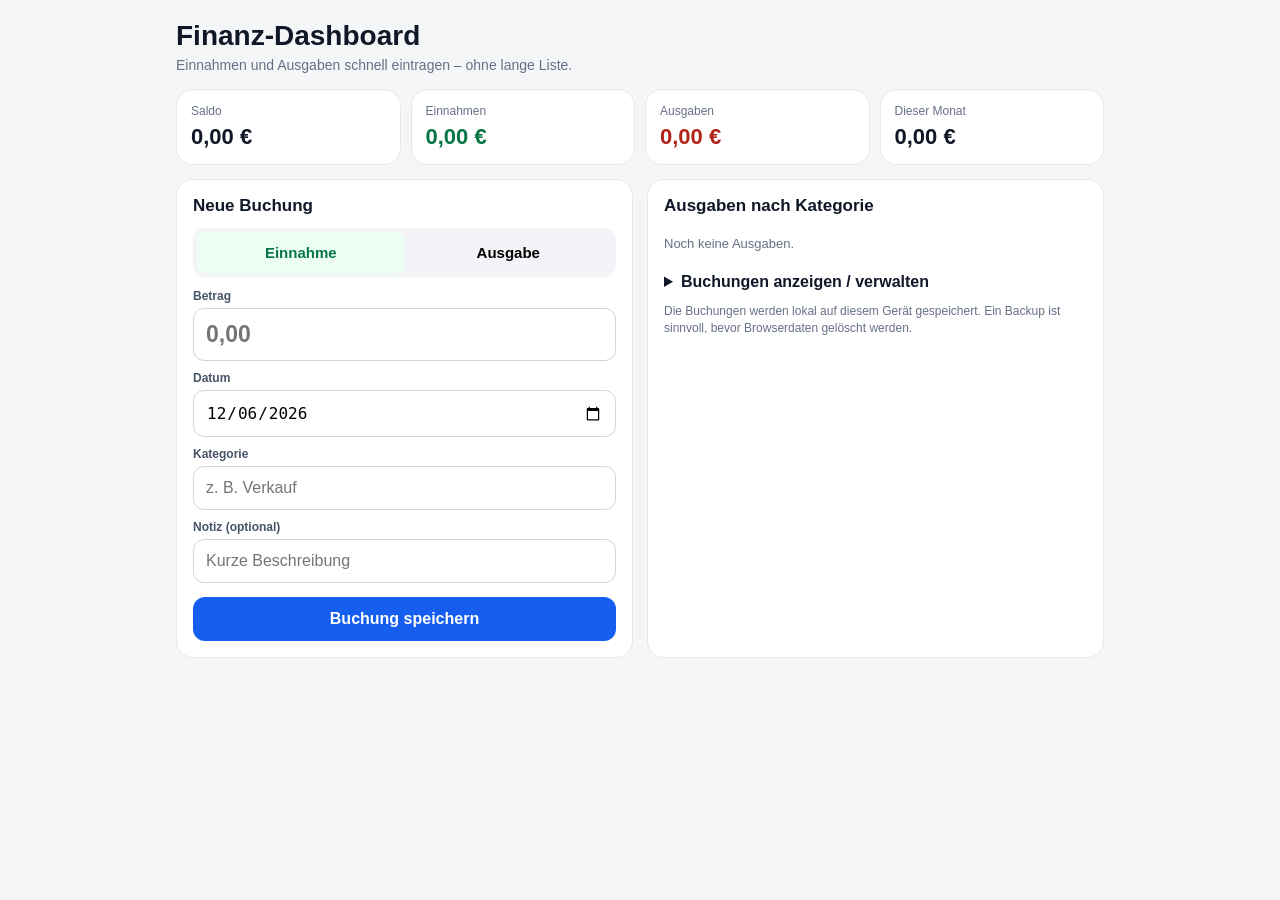
==== index.html @ 8665d83e "Add finance dashboard app" ====
<!doctype html>
<html lang="de">
<head>
<meta charset="utf-8">
<meta name="viewport" content="width=device-width,initial-scale=1,viewport-fit=cover">
<meta name="theme-color" content="#155eef">
<meta name="apple-mobile-web-app-capable" content="yes">
<meta name="apple-mobile-web-app-status-bar-style" content="default">
<meta name="apple-mobile-web-app-title" content="Finanzen">
<link rel="manifest" href="manifest.webmanifest">
<title>Finanz-Dashboard</title>
<style>
:root{--bg:#f4f6f8;--card:#fff;--text:#101828;--muted:#667085;--line:#e4e7ec;--green:#067647;--greenbg:#ecfdf3;--red:#b42318;--redbg:#fef3f2;--blue:#155eef}*{box-sizing:border-box}body{margin:0;background:var(--bg);color:var(--text);font-family:-apple-system,BlinkMacSystemFont,"Segoe UI",Roboto,Arial,sans-serif}.wrap{max-width:960px;margin:auto;padding:16px}.head{margin:4px 0 16px}.head h1{font-size:28px;margin:0 0 5px}.head p{margin:0;color:var(--muted);font-size:14px}.kpis{display:grid;grid-template-columns:repeat(4,1fr);gap:10px;margin-bottom:14px}.card{background:var(--card);border:1px solid var(--line);border-radius:17px}.kpi{padding:14px}.label{font-size:12px;color:var(--muted);margin-bottom:6px}.value{font-size:22px;font-weight:800}.green{color:var(--green)}.red{color:var(--red)}.main{display:grid;grid-template-columns:1fr 1fr;gap:14px}.section{padding:16px}.section h2{font-size:17px;margin:0 0 12px}.switch{display:grid;grid-template-columns:1fr 1fr;background:#f2f4f7;border-radius:12px;padding:4px;margin-bottom:12px}.switch button{border:0;background:transparent;padding:12px;border-radius:9px;font-size:15px;font-weight:800}.switch .income{background:var(--greenbg);color:var(--green)}.switch .expense{background:var(--redbg);color:var(--red)}label{display:block;font-size:12px;font-weight:700;color:#475467;margin:10px 0 5px}input{width:100%;padding:12px;border:1px solid #d0d5dd;border-radius:11px;font-size:16px;background:#fff}.amount{font-size:23px;font-weight:800}.save{width:100%;border:0;border-radius:12px;padding:13px;margin-top:14px;background:var(--blue);color:#fff;font-size:16px;font-weight:800}.saved{display:none;margin-top:10px;padding:9px;border-radius:10px;background:var(--greenbg);color:var(--green);font-size:13px;font-weight:700}.row{display:flex;justify-content:space-between;gap:10px;padding:10px 0;border-bottom:1px solid #f0f1f3;font-size:14px}.bar{height:8px;background:#eef2f6;border-radius:99px;overflow:hidden;margin:4px 0 8px}.bar i{display:block;height:100%;background:#98a2b3;border-radius:99px}.empty{color:var(--muted);font-size:13px;padding:8px 0}details{margin-top:14px}summary{font-weight:700;cursor:pointer}.tx{display:grid;grid-template-columns:72px 1fr auto;gap:9px;padding:10px 0;border-bottom:1px solid #f0f1f3;font-size:13px}.tx small{display:block;color:var(--muted);margin-top:2px}.del{border:0;background:#f2f4f7;border-radius:8px;padding:6px 8px}.tools{display:flex;gap:8px;flex-wrap:wrap;margin-top:12px}.tools button,.tools label{border:1px solid #d0d5dd;background:#fff;border-radius:9px;padding:8px 10px;font-size:12px;font-weight:700}.hint{color:var(--muted);font-size:12px;line-height:1.4;margin-top:12px}@media(max-width:700px){.kpis{grid-template-columns:1fr 1fr}.main{grid-template-columns:1fr}.head h1{font-size:24px}}
</style>
</head>
<body>
<div class="wrap">
<div class="head"><h1>Finanz-Dashboard</h1><p>Einnahmen und Ausgaben schnell eintragen – ohne lange Liste.</p></div>
<div class="kpis">
<div class="card kpi"><div class="label">Saldo</div><div id="saldo" class="value">0,00 €</div></div>
<div class="card kpi"><div class="label">Einnahmen</div><div id="incomeTotal" class="value green">0,00 €</div></div>
<div class="card kpi"><div class="label">Ausgaben</div><div id="expenseTotal" class="value red">0,00 €</div></div>
<div class="card kpi"><div class="label">Dieser Monat</div><div id="monthSaldo" class="value">0,00 €</div></div>
</div>
<div class="main">
<div class="card section">
<h2>Neue Buchung</h2>
<div class="switch"><button id="incomeBtn" type="button">Einnahme</button><button id="expenseBtn" type="button">Ausgabe</button></div>
<label for="amount">Betrag</label><input id="amount" class="amount" inputmode="decimal" placeholder="0,00" autocomplete="off">
<label for="date">Datum</label><input id="date" type="date">
<label for="category">Kategorie</label><input id="category" list="cats" placeholder="z. B. Verkauf">
<datalist id="cats"><option value="Verkauf"><option value="Einkauf"><option value="Versand"><option value="Verpackung"><option value="Gebühren"><option value="Fahrtkosten"><option value="Sonstiges"></datalist>
<label for="note">Notiz (optional)</label><input id="note" maxlength="120" placeholder="Kurze Beschreibung">
<button id="saveBtn" class="save" type="button">Buchung speichern</button><div id="saved" class="saved">Gespeichert.</div>
</div>
<div class="card section">
<h2>Ausgaben nach Kategorie</h2><div id="catsView"></div>
<details><summary>Buchungen anzeigen / verwalten</summary><div id="tx"></div><div class="tools"><button id="csv" type="button">CSV exportieren</button><button id="backup" type="button">Backup speichern</button><label>Backup laden<input id="import" type="file" accept=".json,application/json" hidden></label></div></details>
<div class="hint">Die Buchungen werden lokal auf diesem Gerät gespeichert. Ein Backup ist sinnvoll, bevor Browserdaten gelöscht werden.</div>
</div>
</div>
</div>
<script>
(function(){
'use strict';
const KEY='finance_dashboard_pwa_v2';let type='income',data=[];const E=id=>document.getElementById(id);const money=n=>new Intl.NumberFormat('de-DE',{style:'currency',currency:'EUR'}).format(Number(n)||0);const esc=s=>String(s||'').replace(/[&<>"']/g,c=>({'&':'&amp;','<':'&lt;','>':'&gt;','"':'&quot;',"'":'&#039;'}[c]));
function today(){const d=new Date(),p=n=>String(n).padStart(2,'0');return d.getFullYear()+'-'+p(d.getMonth()+1)+'-'+p(d.getDate())}
function load(){try{data=JSON.parse(localStorage.getItem(KEY)||'[]');if(!Array.isArray(data))data=[]}catch(e){data=[]}}
function store(){localStorage.setItem(KEY,JSON.stringify(data))}
function setType(t){type=t;E('incomeBtn').className=t==='income'?'income':'';E('expenseBtn').className=t==='expense'?'expense':''}
function parseAmount(v){let s=String(v||'').trim().replace(/\s/g,'');if(s.includes(','))s=s.replace(/\./g,'').replace(',','.');const n=Number(s);return Number.isFinite(n)?Math.abs(n):NaN}
function render(){let inc=0,out=0,mi=0,mo=0,cats={},mk=today().slice(0,7);data.forEach(t=>{if(t.type==='income')inc+=Number(t.amount)||0;else{out+=Number(t.amount)||0;cats[t.category]=(cats[t.category]||0)+(Number(t.amount)||0)}if(String(t.date).slice(0,7)===mk){if(t.type==='income')mi+=Number(t.amount)||0;else mo+=Number(t.amount)||0}});let bal=inc-out,mb=mi-mo;E('incomeTotal').textContent=money(inc);E('expenseTotal').textContent=money(out);E('saldo').textContent=money(bal);E('saldo').className='value '+(bal>0?'green':bal<0?'red':'');E('monthSaldo').textContent=money(mb);E('monthSaldo').className='value '+(mb>0?'green':mb<0?'red':'');let ce=Object.entries(cats).sort((a,b)=>b[1]-a[1]).slice(0,7),max=ce.length?ce[0][1]:1;E('catsView').innerHTML=ce.length?ce.map(x=>'<div class="row"><span>'+esc(x[0])+'</span><b>'+money(x[1])+'</b></div><div class="bar"><i style="width:'+Math.max(4,x[1]/max*100)+'%"></i></div>').join(''):'<div class="empty">Noch keine Ausgaben.</div>';let rows=[...data].sort((a,b)=>(b.date+b.created).localeCompare(a.date+a.created)).slice(0,50);E('tx').innerHTML=rows.length?rows.map(t=>'<div class="tx"><div>'+new Date(t.date+'T12:00:00').toLocaleDateString('de-DE',{day:'2-digit',month:'2-digit',year:'2-digit'})+'</div><div><b>'+esc(t.category)+'</b><small>'+esc(t.note)+'</small></div><div class="'+(t.type==='income'?'green':'red')+'"><b>'+(t.type==='income'?'+':'−')+money(t.amount)+'</b><br><button class="del" data-id="'+t.id+'">Löschen</button></div></div>').join(''):'<div class="empty">Noch keine Buchungen.</div>';document.querySelectorAll('.del').forEach(b=>b.onclick=()=>{if(confirm('Diese Buchung löschen?')){data=data.filter(t=>t.id!==b.dataset.id);store();render()}})}
function download(name,text,mime){const a=document.createElement('a'),u=URL.createObjectURL(new Blob([text],{type:mime}));a.href=u;a.download=name;document.body.appendChild(a);a.click();a.remove();setTimeout(()=>URL.revokeObjectURL(u),1000)}
E('incomeBtn').onclick=()=>setType('income');E('expenseBtn').onclick=()=>setType('expense');
E('saveBtn').onclick=()=>{const amount=parseAmount(E('amount').value),cat=E('category').value.trim();if(!Number.isFinite(amount)||amount<=0){alert('Bitte einen gültigen Betrag eingeben.');return}if(!cat){alert('Bitte eine Kategorie eingeben.');return}data.push({id:Date.now().toString(36)+Math.random().toString(36).slice(2),type,amount,date:E('date').value||today(),category:cat,note:E('note').value.trim(),created:new Date().toISOString()});store();E('amount').value='';E('category').value='';E('note').value='';E('saved').style.display='block';setTimeout(()=>E('saved').style.display='none',1200);render()};
E('csv').onclick=()=>{const q=v=>'"'+String(v??'').replace(/"/g,'""')+'"',lines=[['Datum','Typ','Kategorie','Betrag','Notiz'].map(q).join(';')];[...data].sort((a,b)=>a.date.localeCompare(b.date)).forEach(t=>lines.push([t.date,t.type==='income'?'Einnahme':'Ausgabe',t.category,Number(t.amount).toFixed(2).replace('.',','),t.note].map(q).join(';')));download('Finanzen_'+today()+'.csv','\ufeff'+lines.join('\n'),'text/csv;charset=utf-8')};
E('backup').onclick=()=>download('Finanz_Backup_'+today()+'.json',JSON.stringify(data,null,2),'application/json');
E('import').onchange=e=>{const f=e.target.files&&e.target.files[0];if(!f)return;const r=new FileReader();r.onload=()=>{try{const d=JSON.parse(r.result);if(!Array.isArray(d))throw 0;if(confirm('Aktuelle Daten durch dieses Backup ersetzen?')){data=d;store();render()}}catch(x){alert('Backup ungültig.')}};r.readAsText(f);e.target.value=''};
E('date').value=today();load();setType('income');render();if('serviceWorker'in navigator)window.addEventListener('load',()=>navigator.serviceWorker.register('sw.js').catch(()=>{}));
})();
</script>
</body></html>
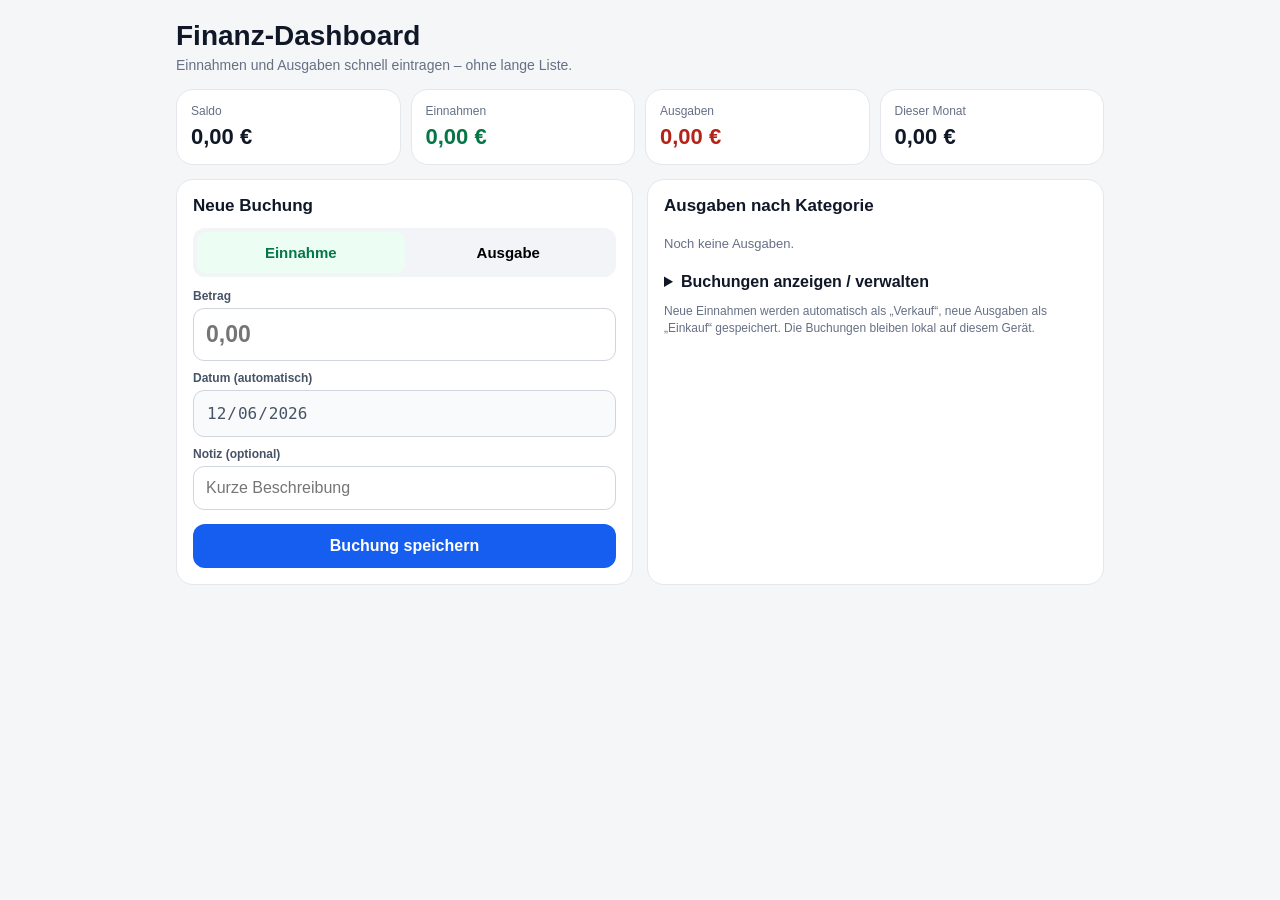
==== commit 56646482: "Simplify entry form and automate date/category" ====
--- a/index.html
+++ b/index.html
@@ -10,7 +10,7 @@
 <link rel="manifest" href="manifest.webmanifest">
 <title>Finanz-Dashboard</title>
 <style>
-:root{--bg:#f4f6f8;--card:#fff;--text:#101828;--muted:#667085;--line:#e4e7ec;--green:#067647;--greenbg:#ecfdf3;--red:#b42318;--redbg:#fef3f2;--blue:#155eef}*{box-sizing:border-box}body{margin:0;background:var(--bg);color:var(--text);font-family:-apple-system,BlinkMacSystemFont,"Segoe UI",Roboto,Arial,sans-serif}.wrap{max-width:960px;margin:auto;padding:16px}.head{margin:4px 0 16px}.head h1{font-size:28px;margin:0 0 5px}.head p{margin:0;color:var(--muted);font-size:14px}.kpis{display:grid;grid-template-columns:repeat(4,1fr);gap:10px;margin-bottom:14px}.card{background:var(--card);border:1px solid var(--line);border-radius:17px}.kpi{padding:14px}.label{font-size:12px;color:var(--muted);margin-bottom:6px}.value{font-size:22px;font-weight:800}.green{color:var(--green)}.red{color:var(--red)}.main{display:grid;grid-template-columns:1fr 1fr;gap:14px}.section{padding:16px}.section h2{font-size:17px;margin:0 0 12px}.switch{display:grid;grid-template-columns:1fr 1fr;background:#f2f4f7;border-radius:12px;padding:4px;margin-bottom:12px}.switch button{border:0;background:transparent;padding:12px;border-radius:9px;font-size:15px;font-weight:800}.switch .income{background:var(--greenbg);color:var(--green)}.switch .expense{background:var(--redbg);color:var(--red)}label{display:block;font-size:12px;font-weight:700;color:#475467;margin:10px 0 5px}input{width:100%;padding:12px;border:1px solid #d0d5dd;border-radius:11px;font-size:16px;background:#fff}.amount{font-size:23px;font-weight:800}.save{width:100%;border:0;border-radius:12px;padding:13px;margin-top:14px;background:var(--blue);color:#fff;font-size:16px;font-weight:800}.saved{display:none;margin-top:10px;padding:9px;border-radius:10px;background:var(--greenbg);color:var(--green);font-size:13px;font-weight:700}.row{display:flex;justify-content:space-between;gap:10px;padding:10px 0;border-bottom:1px solid #f0f1f3;font-size:14px}.bar{height:8px;background:#eef2f6;border-radius:99px;overflow:hidden;margin:4px 0 8px}.bar i{display:block;height:100%;background:#98a2b3;border-radius:99px}.empty{color:var(--muted);font-size:13px;padding:8px 0}details{margin-top:14px}summary{font-weight:700;cursor:pointer}.tx{display:grid;grid-template-columns:72px 1fr auto;gap:9px;padding:10px 0;border-bottom:1px solid #f0f1f3;font-size:13px}.tx small{display:block;color:var(--muted);margin-top:2px}.del{border:0;background:#f2f4f7;border-radius:8px;padding:6px 8px}.tools{display:flex;gap:8px;flex-wrap:wrap;margin-top:12px}.tools button,.tools label{border:1px solid #d0d5dd;background:#fff;border-radius:9px;padding:8px 10px;font-size:12px;font-weight:700}.hint{color:var(--muted);font-size:12px;line-height:1.4;margin-top:12px}@media(max-width:700px){.kpis{grid-template-columns:1fr 1fr}.main{grid-template-columns:1fr}.head h1{font-size:24px}}
+:root{--bg:#f4f6f8;--card:#fff;--text:#101828;--muted:#667085;--line:#e4e7ec;--green:#067647;--greenbg:#ecfdf3;--red:#b42318;--redbg:#fef3f2;--blue:#155eef}*{box-sizing:border-box}body{margin:0;background:var(--bg);color:var(--text);font-family:-apple-system,BlinkMacSystemFont,"Segoe UI",Roboto,Arial,sans-serif}.wrap{max-width:960px;margin:auto;padding:16px}.head{margin:4px 0 16px}.head h1{font-size:28px;margin:0 0 5px}.head p{margin:0;color:var(--muted);font-size:14px}.kpis{display:grid;grid-template-columns:repeat(4,1fr);gap:10px;margin-bottom:14px}.card{background:var(--card);border:1px solid var(--line);border-radius:17px}.kpi{padding:14px}.label{font-size:12px;color:var(--muted);margin-bottom:6px}.value{font-size:22px;font-weight:800}.green{color:var(--green)}.red{color:var(--red)}.main{display:grid;grid-template-columns:1fr 1fr;gap:14px}.section{padding:16px}.section h2{font-size:17px;margin:0 0 12px}.switch{display:grid;grid-template-columns:1fr 1fr;background:#f2f4f7;border-radius:12px;padding:4px;margin-bottom:12px}.switch button{border:0;background:transparent;padding:12px;border-radius:9px;font-size:15px;font-weight:800}.switch .income{background:var(--greenbg);color:var(--green)}.switch .expense{background:var(--redbg);color:var(--red)}label{display:block;font-size:12px;font-weight:700;color:#475467;margin:10px 0 5px}input{width:100%;padding:12px;border:1px solid #d0d5dd;border-radius:11px;font-size:16px;background:#fff}.amount{font-size:23px;font-weight:800}.auto{background:#f9fafb;color:#475467}.save{width:100%;border:0;border-radius:12px;padding:13px;margin-top:14px;background:var(--blue);color:#fff;font-size:16px;font-weight:800}.saved{display:none;margin-top:10px;padding:9px;border-radius:10px;background:var(--greenbg);color:var(--green);font-size:13px;font-weight:700}.row{display:flex;justify-content:space-between;gap:10px;padding:10px 0;border-bottom:1px solid #f0f1f3;font-size:14px}.bar{height:8px;background:#eef2f6;border-radius:99px;overflow:hidden;margin:4px 0 8px}.bar i{display:block;height:100%;background:#98a2b3;border-radius:99px}.empty{color:var(--muted);font-size:13px;padding:8px 0}details{margin-top:14px}summary{font-weight:700;cursor:pointer}.tx{display:grid;grid-template-columns:72px 1fr auto;gap:9px;padding:10px 0;border-bottom:1px solid #f0f1f3;font-size:13px}.tx small{display:block;color:var(--muted);margin-top:2px}.del{border:0;background:#f2f4f7;border-radius:8px;padding:6px 8px}.tools{display:flex;gap:8px;flex-wrap:wrap;margin-top:12px}.tools button,.tools label{border:1px solid #d0d5dd;background:#fff;border-radius:9px;padding:8px 10px;font-size:12px;font-weight:700}.hint{color:var(--muted);font-size:12px;line-height:1.4;margin-top:12px}@media(max-width:700px){.kpis{grid-template-columns:1fr 1fr}.main{grid-template-columns:1fr}.head h1{font-size:24px}}
 </style>
 </head>
 <body>
@@ -27,16 +27,14 @@
 <h2>Neue Buchung</h2>
 <div class="switch"><button id="incomeBtn" type="button">Einnahme</button><button id="expenseBtn" type="button">Ausgabe</button></div>
 <label for="amount">Betrag</label><input id="amount" class="amount" inputmode="decimal" placeholder="0,00" autocomplete="off">
-<label for="date">Datum</label><input id="date" type="date">
-<label for="category">Kategorie</label><input id="category" list="cats" placeholder="z. B. Verkauf">
-<datalist id="cats"><option value="Verkauf"><option value="Einkauf"><option value="Versand"><option value="Verpackung"><option value="Gebühren"><option value="Fahrtkosten"><option value="Sonstiges"></datalist>
+<label for="date">Datum (automatisch)</label><input id="date" class="auto" type="date" readonly>
 <label for="note">Notiz (optional)</label><input id="note" maxlength="120" placeholder="Kurze Beschreibung">
 <button id="saveBtn" class="save" type="button">Buchung speichern</button><div id="saved" class="saved">Gespeichert.</div>
 </div>
 <div class="card section">
 <h2>Ausgaben nach Kategorie</h2><div id="catsView"></div>
 <details><summary>Buchungen anzeigen / verwalten</summary><div id="tx"></div><div class="tools"><button id="csv" type="button">CSV exportieren</button><button id="backup" type="button">Backup speichern</button><label>Backup laden<input id="import" type="file" accept=".json,application/json" hidden></label></div></details>
-<div class="hint">Die Buchungen werden lokal auf diesem Gerät gespeichert. Ein Backup ist sinnvoll, bevor Browserdaten gelöscht werden.</div>
+<div class="hint">Neue Einnahmen werden automatisch als „Verkauf“, neue Ausgaben als „Einkauf“ gespeichert. Die Buchungen bleiben lokal auf diesem Gerät.</div>
 </div>
 </div>
 </div>
@@ -45,6 +43,7 @@
 'use strict';
 const KEY='finance_dashboard_pwa_v2';let type='income',data=[];const E=id=>document.getElementById(id);const money=n=>new Intl.NumberFormat('de-DE',{style:'currency',currency:'EUR'}).format(Number(n)||0);const esc=s=>String(s||'').replace(/[&<>"']/g,c=>({'&':'&amp;','<':'&lt;','>':'&gt;','"':'&quot;',"'":'&#039;'}[c]));
 function today(){const d=new Date(),p=n=>String(n).padStart(2,'0');return d.getFullYear()+'-'+p(d.getMonth()+1)+'-'+p(d.getDate())}
+function syncDate(){E('date').value=today()}
 function load(){try{data=JSON.parse(localStorage.getItem(KEY)||'[]');if(!Array.isArray(data))data=[]}catch(e){data=[]}}
 function store(){localStorage.setItem(KEY,JSON.stringify(data))}
 function setType(t){type=t;E('incomeBtn').className=t==='income'?'income':'';E('expenseBtn').className=t==='expense'?'expense':''}
@@ -52,11 +51,11 @@
 function render(){let inc=0,out=0,mi=0,mo=0,cats={},mk=today().slice(0,7);data.forEach(t=>{if(t.type==='income')inc+=Number(t.amount)||0;else{out+=Number(t.amount)||0;cats[t.category]=(cats[t.category]||0)+(Number(t.amount)||0)}if(String(t.date).slice(0,7)===mk){if(t.type==='income')mi+=Number(t.amount)||0;else mo+=Number(t.amount)||0}});let bal=inc-out,mb=mi-mo;E('incomeTotal').textContent=money(inc);E('expenseTotal').textContent=money(out);E('saldo').textContent=money(bal);E('saldo').className='value '+(bal>0?'green':bal<0?'red':'');E('monthSaldo').textContent=money(mb);E('monthSaldo').className='value '+(mb>0?'green':mb<0?'red':'');let ce=Object.entries(cats).sort((a,b)=>b[1]-a[1]).slice(0,7),max=ce.length?ce[0][1]:1;E('catsView').innerHTML=ce.length?ce.map(x=>'<div class="row"><span>'+esc(x[0])+'</span><b>'+money(x[1])+'</b></div><div class="bar"><i style="width:'+Math.max(4,x[1]/max*100)+'%"></i></div>').join(''):'<div class="empty">Noch keine Ausgaben.</div>';let rows=[...data].sort((a,b)=>(b.date+b.created).localeCompare(a.date+a.created)).slice(0,50);E('tx').innerHTML=rows.length?rows.map(t=>'<div class="tx"><div>'+new Date(t.date+'T12:00:00').toLocaleDateString('de-DE',{day:'2-digit',month:'2-digit',year:'2-digit'})+'</div><div><b>'+esc(t.category)+'</b><small>'+esc(t.note)+'</small></div><div class="'+(t.type==='income'?'green':'red')+'"><b>'+(t.type==='income'?'+':'−')+money(t.amount)+'</b><br><button class="del" data-id="'+t.id+'">Löschen</button></div></div>').join(''):'<div class="empty">Noch keine Buchungen.</div>';document.querySelectorAll('.del').forEach(b=>b.onclick=()=>{if(confirm('Diese Buchung löschen?')){data=data.filter(t=>t.id!==b.dataset.id);store();render()}})}
 function download(name,text,mime){const a=document.createElement('a'),u=URL.createObjectURL(new Blob([text],{type:mime}));a.href=u;a.download=name;document.body.appendChild(a);a.click();a.remove();setTimeout(()=>URL.revokeObjectURL(u),1000)}
 E('incomeBtn').onclick=()=>setType('income');E('expenseBtn').onclick=()=>setType('expense');
-E('saveBtn').onclick=()=>{const amount=parseAmount(E('amount').value),cat=E('category').value.trim();if(!Number.isFinite(amount)||amount<=0){alert('Bitte einen gültigen Betrag eingeben.');return}if(!cat){alert('Bitte eine Kategorie eingeben.');return}data.push({id:Date.now().toString(36)+Math.random().toString(36).slice(2),type,amount,date:E('date').value||today(),category:cat,note:E('note').value.trim(),created:new Date().toISOString()});store();E('amount').value='';E('category').value='';E('note').value='';E('saved').style.display='block';setTimeout(()=>E('saved').style.display='none',1200);render()};
+E('saveBtn').onclick=()=>{syncDate();const amount=parseAmount(E('amount').value),cat=type==='income'?'Verkauf':'Einkauf';if(!Number.isFinite(amount)||amount<=0){alert('Bitte einen gültigen Betrag eingeben.');return}data.push({id:Date.now().toString(36)+Math.random().toString(36).slice(2),type,amount,date:today(),category:cat,note:E('note').value.trim(),created:new Date().toISOString()});store();E('amount').value='';E('note').value='';syncDate();E('saved').style.display='block';setTimeout(()=>E('saved').style.display='none',1200);render()};
 E('csv').onclick=()=>{const q=v=>'"'+String(v??'').replace(/"/g,'""')+'"',lines=[['Datum','Typ','Kategorie','Betrag','Notiz'].map(q).join(';')];[...data].sort((a,b)=>a.date.localeCompare(b.date)).forEach(t=>lines.push([t.date,t.type==='income'?'Einnahme':'Ausgabe',t.category,Number(t.amount).toFixed(2).replace('.',','),t.note].map(q).join(';')));download('Finanzen_'+today()+'.csv','\ufeff'+lines.join('\n'),'text/csv;charset=utf-8')};
 E('backup').onclick=()=>download('Finanz_Backup_'+today()+'.json',JSON.stringify(data,null,2),'application/json');
 E('import').onchange=e=>{const f=e.target.files&&e.target.files[0];if(!f)return;const r=new FileReader();r.onload=()=>{try{const d=JSON.parse(r.result);if(!Array.isArray(d))throw 0;if(confirm('Aktuelle Daten durch dieses Backup ersetzen?')){data=d;store();render()}}catch(x){alert('Backup ungültig.')}};r.readAsText(f);e.target.value=''};
-E('date').value=today();load();setType('income');render();if('serviceWorker'in navigator)window.addEventListener('load',()=>navigator.serviceWorker.register('sw.js').catch(()=>{}));
+syncDate();load();setType('income');render();window.addEventListener('focus',syncDate);document.addEventListener('visibilitychange',()=>{if(!document.hidden)syncDate()});setInterval(syncDate,60000);if('serviceWorker'in navigator)window.addEventListener('load',()=>navigator.serviceWorker.register('sw.js').catch(()=>{}));
 })();
 </script>
 </body></html>
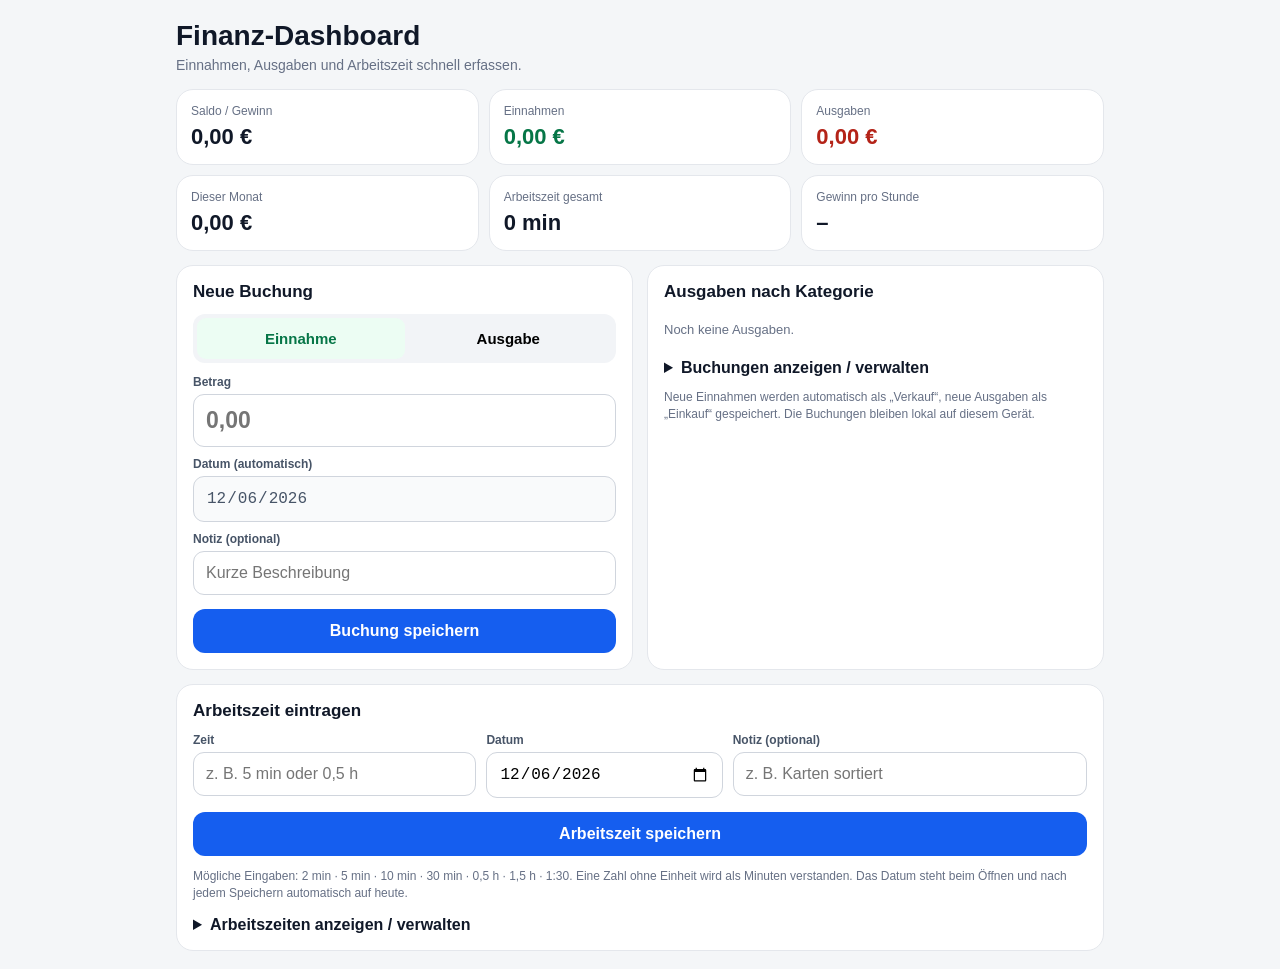
==== commit a2dcc468: "Arbeitszeit und Stundenverdienst ergänzen" ====
--- a/index.html
+++ b/index.html
@@ -10,17 +10,19 @@
 <link rel="manifest" href="manifest.webmanifest">
 <title>Finanz-Dashboard</title>
 <style>
-:root{--bg:#f4f6f8;--card:#fff;--text:#101828;--muted:#667085;--line:#e4e7ec;--green:#067647;--greenbg:#ecfdf3;--red:#b42318;--redbg:#fef3f2;--blue:#155eef}*{box-sizing:border-box}body{margin:0;background:var(--bg);color:var(--text);font-family:-apple-system,BlinkMacSystemFont,"Segoe UI",Roboto,Arial,sans-serif}.wrap{max-width:960px;margin:auto;padding:16px}.head{margin:4px 0 16px}.head h1{font-size:28px;margin:0 0 5px}.head p{margin:0;color:var(--muted);font-size:14px}.kpis{display:grid;grid-template-columns:repeat(4,1fr);gap:10px;margin-bottom:14px}.card{background:var(--card);border:1px solid var(--line);border-radius:17px}.kpi{padding:14px}.label{font-size:12px;color:var(--muted);margin-bottom:6px}.value{font-size:22px;font-weight:800}.green{color:var(--green)}.red{color:var(--red)}.main{display:grid;grid-template-columns:1fr 1fr;gap:14px}.section{padding:16px}.section h2{font-size:17px;margin:0 0 12px}.switch{display:grid;grid-template-columns:1fr 1fr;background:#f2f4f7;border-radius:12px;padding:4px;margin-bottom:12px}.switch button{border:0;background:transparent;padding:12px;border-radius:9px;font-size:15px;font-weight:800}.switch .income{background:var(--greenbg);color:var(--green)}.switch .expense{background:var(--redbg);color:var(--red)}label{display:block;font-size:12px;font-weight:700;color:#475467;margin:10px 0 5px}input{width:100%;padding:12px;border:1px solid #d0d5dd;border-radius:11px;font-size:16px;background:#fff}.amount{font-size:23px;font-weight:800}.auto{background:#f9fafb;color:#475467}.save{width:100%;border:0;border-radius:12px;padding:13px;margin-top:14px;background:var(--blue);color:#fff;font-size:16px;font-weight:800}.saved{display:none;margin-top:10px;padding:9px;border-radius:10px;background:var(--greenbg);color:var(--green);font-size:13px;font-weight:700}.row{display:flex;justify-content:space-between;gap:10px;padding:10px 0;border-bottom:1px solid #f0f1f3;font-size:14px}.bar{height:8px;background:#eef2f6;border-radius:99px;overflow:hidden;margin:4px 0 8px}.bar i{display:block;height:100%;background:#98a2b3;border-radius:99px}.empty{color:var(--muted);font-size:13px;padding:8px 0}details{margin-top:14px}summary{font-weight:700;cursor:pointer}.tx{display:grid;grid-template-columns:72px 1fr auto;gap:9px;padding:10px 0;border-bottom:1px solid #f0f1f3;font-size:13px}.tx small{display:block;color:var(--muted);margin-top:2px}.del{border:0;background:#f2f4f7;border-radius:8px;padding:6px 8px}.tools{display:flex;gap:8px;flex-wrap:wrap;margin-top:12px}.tools button,.tools label{border:1px solid #d0d5dd;background:#fff;border-radius:9px;padding:8px 10px;font-size:12px;font-weight:700}.hint{color:var(--muted);font-size:12px;line-height:1.4;margin-top:12px}@media(max-width:700px){.kpis{grid-template-columns:1fr 1fr}.main{grid-template-columns:1fr}.head h1{font-size:24px}}
+:root{--bg:#f4f6f8;--card:#fff;--text:#101828;--muted:#667085;--line:#e4e7ec;--green:#067647;--greenbg:#ecfdf3;--red:#b42318;--redbg:#fef3f2;--blue:#155eef}*{box-sizing:border-box}body{margin:0;background:var(--bg);color:var(--text);font-family:-apple-system,BlinkMacSystemFont,"Segoe UI",Roboto,Arial,sans-serif}.wrap{max-width:960px;margin:auto;padding:16px}.head{margin:4px 0 16px}.head h1{font-size:28px;margin:0 0 5px}.head p{margin:0;color:var(--muted);font-size:14px}.kpis{display:grid;grid-template-columns:repeat(3,1fr);gap:10px;margin-bottom:14px}.card{background:var(--card);border:1px solid var(--line);border-radius:17px}.kpi{padding:14px}.label{font-size:12px;color:var(--muted);margin-bottom:6px}.value{font-size:22px;font-weight:800}.green{color:var(--green)}.red{color:var(--red)}.main{display:grid;grid-template-columns:1fr 1fr;gap:14px}.section{padding:16px}.wide{grid-column:1/-1}.section h2{font-size:17px;margin:0 0 12px}.switch{display:grid;grid-template-columns:1fr 1fr;background:#f2f4f7;border-radius:12px;padding:4px;margin-bottom:12px}.switch button{border:0;background:transparent;padding:12px;border-radius:9px;font-size:15px;font-weight:800}.switch .income{background:var(--greenbg);color:var(--green)}.switch .expense{background:var(--redbg);color:var(--red)}label{display:block;font-size:12px;font-weight:700;color:#475467;margin:10px 0 5px}input{width:100%;padding:12px;border:1px solid #d0d5dd;border-radius:11px;font-size:16px;background:#fff}.amount{font-size:23px;font-weight:800}.auto{background:#f9fafb;color:#475467}.save{width:100%;border:0;border-radius:12px;padding:13px;margin-top:14px;background:var(--blue);color:#fff;font-size:16px;font-weight:800}.saved{display:none;margin-top:10px;padding:9px;border-radius:10px;background:var(--greenbg);color:var(--green);font-size:13px;font-weight:700}.row{display:flex;justify-content:space-between;gap:10px;padding:10px 0;border-bottom:1px solid #f0f1f3;font-size:14px}.bar{height:8px;background:#eef2f6;border-radius:99px;overflow:hidden;margin:4px 0 8px}.bar i{display:block;height:100%;background:#98a2b3;border-radius:99px}.empty{color:var(--muted);font-size:13px;padding:8px 0}details{margin-top:14px}summary{font-weight:700;cursor:pointer}.tx{display:grid;grid-template-columns:72px 1fr auto;gap:9px;padding:10px 0;border-bottom:1px solid #f0f1f3;font-size:13px}.tx small{display:block;color:var(--muted);margin-top:2px}.del{border:0;background:#f2f4f7;border-radius:8px;padding:6px 8px}.tools{display:flex;gap:8px;flex-wrap:wrap;margin-top:12px}.tools button,.tools label{border:1px solid #d0d5dd;background:#fff;border-radius:9px;padding:8px 10px;font-size:12px;font-weight:700}.hint{color:var(--muted);font-size:12px;line-height:1.4;margin-top:12px}.timegrid{display:grid;grid-template-columns:1.2fr 1fr 1.5fr;gap:10px}.timegrid label{margin-top:0}@media(max-width:700px){.kpis{grid-template-columns:1fr 1fr}.main{grid-template-columns:1fr}.wide{grid-column:auto}.head h1{font-size:24px}.timegrid{grid-template-columns:1fr}}
 </style>
 </head>
 <body>
 <div class="wrap">
-<div class="head"><h1>Finanz-Dashboard</h1><p>Einnahmen und Ausgaben schnell eintragen – ohne lange Liste.</p></div>
+<div class="head"><h1>Finanz-Dashboard</h1><p>Einnahmen, Ausgaben und Arbeitszeit schnell erfassen.</p></div>
 <div class="kpis">
-<div class="card kpi"><div class="label">Saldo</div><div id="saldo" class="value">0,00 €</div></div>
+<div class="card kpi"><div class="label">Saldo / Gewinn</div><div id="saldo" class="value">0,00 €</div></div>
 <div class="card kpi"><div class="label">Einnahmen</div><div id="incomeTotal" class="value green">0,00 €</div></div>
 <div class="card kpi"><div class="label">Ausgaben</div><div id="expenseTotal" class="value red">0,00 €</div></div>
 <div class="card kpi"><div class="label">Dieser Monat</div><div id="monthSaldo" class="value">0,00 €</div></div>
+<div class="card kpi"><div class="label">Arbeitszeit gesamt</div><div id="workTotal" class="value">0 min</div></div>
+<div class="card kpi"><div class="label">Gewinn pro Stunde</div><div id="hourly" class="value">–</div></div>
 </div>
 <div class="main">
 <div class="card section">
@@ -36,26 +38,41 @@
 <details><summary>Buchungen anzeigen / verwalten</summary><div id="tx"></div><div class="tools"><button id="csv" type="button">CSV exportieren</button><button id="backup" type="button">Backup speichern</button><label>Backup laden<input id="import" type="file" accept=".json,application/json" hidden></label></div></details>
 <div class="hint">Neue Einnahmen werden automatisch als „Verkauf“, neue Ausgaben als „Einkauf“ gespeichert. Die Buchungen bleiben lokal auf diesem Gerät.</div>
 </div>
+<div class="card section wide">
+<h2>Arbeitszeit eintragen</h2>
+<div class="timegrid">
+<div><label for="workTime">Zeit</label><input id="workTime" inputmode="decimal" placeholder="z. B. 5 min oder 0,5 h" autocomplete="off"></div>
+<div><label for="workDate">Datum</label><input id="workDate" type="date"></div>
+<div><label for="workNote">Notiz (optional)</label><input id="workNote" maxlength="120" placeholder="z. B. Karten sortiert"></div>
+</div>
+<button id="saveWork" class="save" type="button">Arbeitszeit speichern</button><div id="workSaved" class="saved">Arbeitszeit gespeichert.</div>
+<div class="hint">Mögliche Eingaben: 2 min · 5 min · 10 min · 30 min · 0,5 h · 1,5 h · 1:30. Eine Zahl ohne Einheit wird als Minuten verstanden. Das Datum steht beim Öffnen und nach jedem Speichern automatisch auf heute.</div>
+<details><summary>Arbeitszeiten anzeigen / verwalten</summary><div id="workList"></div></details>
+</div>
 </div>
 </div>
 <script>
 (function(){
 'use strict';
-const KEY='finance_dashboard_pwa_v2';let type='income',data=[];const E=id=>document.getElementById(id);const money=n=>new Intl.NumberFormat('de-DE',{style:'currency',currency:'EUR'}).format(Number(n)||0);const esc=s=>String(s||'').replace(/[&<>"']/g,c=>({'&':'&amp;','<':'&lt;','>':'&gt;','"':'&quot;',"'":'&#039;'}[c]));
+const KEY='finance_dashboard_pwa_v2',WORK_KEY='finance_dashboard_work_v1';let type='income',data=[],work=[];const E=id=>document.getElementById(id);const money=n=>new Intl.NumberFormat('de-DE',{style:'currency',currency:'EUR'}).format(Number(n)||0);const esc=s=>String(s||'').replace(/[&<>"']/g,c=>({'&':'&amp;','<':'&lt;','>':'&gt;','"':'&quot;',"'":'&#039;'}[c]));
 function today(){const d=new Date(),p=n=>String(n).padStart(2,'0');return d.getFullYear()+'-'+p(d.getMonth()+1)+'-'+p(d.getDate())}
 function syncDate(){E('date').value=today()}
-function load(){try{data=JSON.parse(localStorage.getItem(KEY)||'[]');if(!Array.isArray(data))data=[]}catch(e){data=[]}}
-function store(){localStorage.setItem(KEY,JSON.stringify(data))}
+function syncWorkDate(){E('workDate').value=today()}
+function load(){try{data=JSON.parse(localStorage.getItem(KEY)||'[]');if(!Array.isArray(data))data=[]}catch(e){data=[]}try{work=JSON.parse(localStorage.getItem(WORK_KEY)||'[]');if(!Array.isArray(work))work=[]}catch(e){work=[]}}
+function store(){localStorage.setItem(KEY,JSON.stringify(data));localStorage.setItem(WORK_KEY,JSON.stringify(work))}
 function setType(t){type=t;E('incomeBtn').className=t==='income'?'income':'';E('expenseBtn').className=t==='expense'?'expense':''}
 function parseAmount(v){let s=String(v||'').trim().replace(/\s/g,'');if(s.includes(','))s=s.replace(/\./g,'').replace(',','.');const n=Number(s);return Number.isFinite(n)?Math.abs(n):NaN}
-function render(){let inc=0,out=0,mi=0,mo=0,cats={},mk=today().slice(0,7);data.forEach(t=>{if(t.type==='income')inc+=Number(t.amount)||0;else{out+=Number(t.amount)||0;cats[t.category]=(cats[t.category]||0)+(Number(t.amount)||0)}if(String(t.date).slice(0,7)===mk){if(t.type==='income')mi+=Number(t.amount)||0;else mo+=Number(t.amount)||0}});let bal=inc-out,mb=mi-mo;E('incomeTotal').textContent=money(inc);E('expenseTotal').textContent=money(out);E('saldo').textContent=money(bal);E('saldo').className='value '+(bal>0?'green':bal<0?'red':'');E('monthSaldo').textContent=money(mb);E('monthSaldo').className='value '+(mb>0?'green':mb<0?'red':'');let ce=Object.entries(cats).sort((a,b)=>b[1]-a[1]).slice(0,7),max=ce.length?ce[0][1]:1;E('catsView').innerHTML=ce.length?ce.map(x=>'<div class="row"><span>'+esc(x[0])+'</span><b>'+money(x[1])+'</b></div><div class="bar"><i style="width:'+Math.max(4,x[1]/max*100)+'%"></i></div>').join(''):'<div class="empty">Noch keine Ausgaben.</div>';let rows=[...data].sort((a,b)=>(b.date+b.created).localeCompare(a.date+a.created)).slice(0,50);E('tx').innerHTML=rows.length?rows.map(t=>'<div class="tx"><div>'+new Date(t.date+'T12:00:00').toLocaleDateString('de-DE',{day:'2-digit',month:'2-digit',year:'2-digit'})+'</div><div><b>'+esc(t.category)+'</b><small>'+esc(t.note)+'</small></div><div class="'+(t.type==='income'?'green':'red')+'"><b>'+(t.type==='income'?'+':'−')+money(t.amount)+'</b><br><button class="del" data-id="'+t.id+'">Löschen</button></div></div>').join(''):'<div class="empty">Noch keine Buchungen.</div>';document.querySelectorAll('.del').forEach(b=>b.onclick=()=>{if(confirm('Diese Buchung löschen?')){data=data.filter(t=>t.id!==b.dataset.id);store();render()}})}
+function parseMinutes(v){let s=String(v||'').trim().toLowerCase().replace(/,/g,'.');if(!s)return NaN;let m=s.match(/^(\d{1,3})\s*:\s*(\d{1,2})$/);if(m){const h=Number(m[1]),mi=Number(m[2]);return mi<60&&h>=0?h*60+mi:NaN}let total=0,found=false;const hr=s.match(/(\d+(?:\.\d+)?)\s*(?:h|std|stunde|stunden)/);if(hr){total+=Number(hr[1])*60;found=true}const mn=s.match(/(\d+(?:\.\d+)?)\s*(?:m|min|minute|minuten)/);if(mn){total+=Number(mn[1]);found=true}if(found)return total>0?Math.round(total):NaN;if(/^\d+(?:\.\d+)?$/.test(s)){const n=Number(s);return n>0?Math.round(n):NaN}return NaN}
+function fmtMinutes(n){n=Math.round(Number(n)||0);if(n<60)return n+' min';const h=Math.floor(n/60),m=n%60;return m?h+' h '+m+' min':h+' h'}
+function render(){let inc=0,out=0,mi=0,mo=0,cats={},mk=today().slice(0,7);data.forEach(t=>{if(t.type==='income')inc+=Number(t.amount)||0;else{out+=Number(t.amount)||0;cats[t.category]=(cats[t.category]||0)+(Number(t.amount)||0)}if(String(t.date).slice(0,7)===mk){if(t.type==='income')mi+=Number(t.amount)||0;else mo+=Number(t.amount)||0}});let bal=inc-out,mb=mi-mo,totalMinutes=work.reduce((s,w)=>s+(Number(w.minutes)||0),0),perHour=totalMinutes>0?bal/(totalMinutes/60):null;E('incomeTotal').textContent=money(inc);E('expenseTotal').textContent=money(out);E('saldo').textContent=money(bal);E('saldo').className='value '+(bal>0?'green':bal<0?'red':'');E('monthSaldo').textContent=money(mb);E('monthSaldo').className='value '+(mb>0?'green':mb<0?'red':'');E('workTotal').textContent=fmtMinutes(totalMinutes);E('hourly').textContent=perHour===null?'–':money(perHour)+'/h';E('hourly').className='value '+(perHour===null?'':perHour>0?'green':perHour<0?'red':'');let ce=Object.entries(cats).sort((a,b)=>b[1]-a[1]).slice(0,7),max=ce.length?ce[0][1]:1;E('catsView').innerHTML=ce.length?ce.map(x=>'<div class="row"><span>'+esc(x[0])+'</span><b>'+money(x[1])+'</b></div><div class="bar"><i style="width:'+Math.max(4,x[1]/max*100)+'%"></i></div>').join(''):'<div class="empty">Noch keine Ausgaben.</div>';let rows=[...data].sort((a,b)=>(b.date+b.created).localeCompare(a.date+a.created)).slice(0,50);E('tx').innerHTML=rows.length?rows.map(t=>'<div class="tx"><div>'+new Date(t.date+'T12:00:00').toLocaleDateString('de-DE',{day:'2-digit',month:'2-digit',year:'2-digit'})+'</div><div><b>'+esc(t.category)+'</b><small>'+esc(t.note)+'</small></div><div class="'+(t.type==='income'?'green':'red')+'"><b>'+(t.type==='income'?'+':'−')+money(t.amount)+'</b><br><button class="del" data-id="'+t.id+'">Löschen</button></div></div>').join(''):'<div class="empty">Noch keine Buchungen.</div>';document.querySelectorAll('.del').forEach(b=>b.onclick=()=>{if(confirm('Diese Buchung löschen?')){data=data.filter(t=>t.id!==b.dataset.id);store();render()}});let wr=[...work].sort((a,b)=>(b.date+b.created).localeCompare(a.date+a.created)).slice(0,50);E('workList').innerHTML=wr.length?wr.map(w=>'<div class="tx"><div>'+new Date(w.date+'T12:00:00').toLocaleDateString('de-DE',{day:'2-digit',month:'2-digit',year:'2-digit'})+'</div><div><b>'+fmtMinutes(w.minutes)+'</b><small>'+esc(w.note)+'</small></div><div><button class="del workdel" data-id="'+w.id+'">Löschen</button></div></div>').join(''):'<div class="empty">Noch keine Arbeitszeiten.</div>';document.querySelectorAll('.workdel').forEach(b=>b.onclick=()=>{if(confirm('Diese Arbeitszeit löschen?')){work=work.filter(w=>w.id!==b.dataset.id);store();render()}})}
 function download(name,text,mime){const a=document.createElement('a'),u=URL.createObjectURL(new Blob([text],{type:mime}));a.href=u;a.download=name;document.body.appendChild(a);a.click();a.remove();setTimeout(()=>URL.revokeObjectURL(u),1000)}
 E('incomeBtn').onclick=()=>setType('income');E('expenseBtn').onclick=()=>setType('expense');
 E('saveBtn').onclick=()=>{syncDate();const amount=parseAmount(E('amount').value),cat=type==='income'?'Verkauf':'Einkauf';if(!Number.isFinite(amount)||amount<=0){alert('Bitte einen gültigen Betrag eingeben.');return}data.push({id:Date.now().toString(36)+Math.random().toString(36).slice(2),type,amount,date:today(),category:cat,note:E('note').value.trim(),created:new Date().toISOString()});store();E('amount').value='';E('note').value='';syncDate();E('saved').style.display='block';setTimeout(()=>E('saved').style.display='none',1200);render()};
+E('saveWork').onclick=()=>{const minutes=parseMinutes(E('workTime').value),date=E('workDate').value||today();if(!Number.isFinite(minutes)||minutes<=0){alert('Bitte eine gültige Arbeitszeit eingeben, z. B. 5 min oder 0,5 h.');return}work.push({id:Date.now().toString(36)+Math.random().toString(36).slice(2),minutes,date,note:E('workNote').value.trim(),created:new Date().toISOString()});store();E('workTime').value='';E('workNote').value='';syncWorkDate();E('workSaved').style.display='block';setTimeout(()=>E('workSaved').style.display='none',1200);render()};
 E('csv').onclick=()=>{const q=v=>'"'+String(v??'').replace(/"/g,'""')+'"',lines=[['Datum','Typ','Kategorie','Betrag','Notiz'].map(q).join(';')];[...data].sort((a,b)=>a.date.localeCompare(b.date)).forEach(t=>lines.push([t.date,t.type==='income'?'Einnahme':'Ausgabe',t.category,Number(t.amount).toFixed(2).replace('.',','),t.note].map(q).join(';')));download('Finanzen_'+today()+'.csv','\ufeff'+lines.join('\n'),'text/csv;charset=utf-8')};
-E('backup').onclick=()=>download('Finanz_Backup_'+today()+'.json',JSON.stringify(data,null,2),'application/json');
-E('import').onchange=e=>{const f=e.target.files&&e.target.files[0];if(!f)return;const r=new FileReader();r.onload=()=>{try{const d=JSON.parse(r.result);if(!Array.isArray(d))throw 0;if(confirm('Aktuelle Daten durch dieses Backup ersetzen?')){data=d;store();render()}}catch(x){alert('Backup ungültig.')}};r.readAsText(f);e.target.value=''};
-syncDate();load();setType('income');render();window.addEventListener('focus',syncDate);document.addEventListener('visibilitychange',()=>{if(!document.hidden)syncDate()});setInterval(syncDate,60000);if('serviceWorker'in navigator)window.addEventListener('load',()=>navigator.serviceWorker.register('sw.js').catch(()=>{}));
+E('backup').onclick=()=>download('Finanz_Backup_'+today()+'.json',JSON.stringify({version:3,transactions:data,work:work},null,2),'application/json');
+E('import').onchange=e=>{const f=e.target.files&&e.target.files[0];if(!f)return;const r=new FileReader();r.onload=()=>{try{const d=JSON.parse(r.result);let nd=[],nw=[];if(Array.isArray(d)){nd=d;nw=work}else if(d&&Array.isArray(d.transactions)){nd=d.transactions;nw=Array.isArray(d.work)?d.work:[]}else throw 0;if(confirm('Aktuelle Daten durch dieses Backup ersetzen?')){data=nd;work=nw;store();render()}}catch(x){alert('Backup ungültig.')}};r.readAsText(f);e.target.value=''};
+syncDate();syncWorkDate();load();setType('income');render();window.addEventListener('focus',()=>{syncDate();syncWorkDate()});document.addEventListener('visibilitychange',()=>{if(!document.hidden){syncDate();syncWorkDate()}});setInterval(()=>{syncDate();syncWorkDate()},60000);if('serviceWorker'in navigator)window.addEventListener('load',()=>navigator.serviceWorker.register('sw.js').catch(()=>{}));
 })();
 </script>
 </body></html>
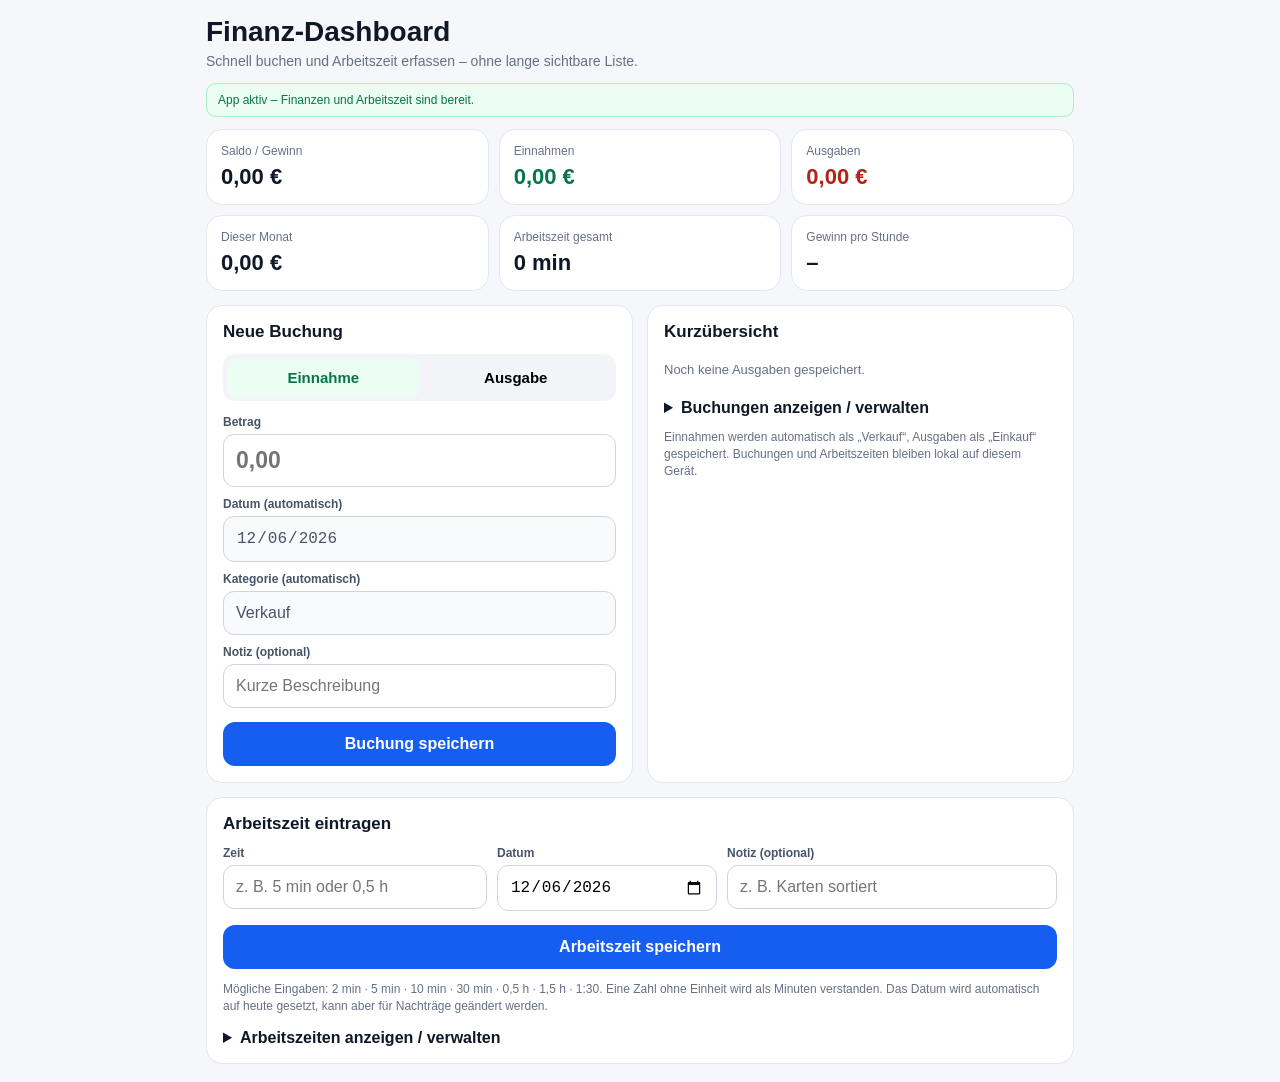
==== commit 5a7b2235: "Exakte Finanz-Dashboard-Datei mit Arbeitszeit veröffentlichen" ====
--- a/index.html
+++ b/index.html
@@ -3,76 +3,456 @@
 <head>
 <meta charset="utf-8">
 <meta name="viewport" content="width=device-width,initial-scale=1,viewport-fit=cover">
-<meta name="theme-color" content="#155eef">
-<meta name="apple-mobile-web-app-capable" content="yes">
-<meta name="apple-mobile-web-app-status-bar-style" content="default">
-<meta name="apple-mobile-web-app-title" content="Finanzen">
-<link rel="manifest" href="manifest.webmanifest">
 <title>Finanz-Dashboard</title>
 <style>
-:root{--bg:#f4f6f8;--card:#fff;--text:#101828;--muted:#667085;--line:#e4e7ec;--green:#067647;--greenbg:#ecfdf3;--red:#b42318;--redbg:#fef3f2;--blue:#155eef}*{box-sizing:border-box}body{margin:0;background:var(--bg);color:var(--text);font-family:-apple-system,BlinkMacSystemFont,"Segoe UI",Roboto,Arial,sans-serif}.wrap{max-width:960px;margin:auto;padding:16px}.head{margin:4px 0 16px}.head h1{font-size:28px;margin:0 0 5px}.head p{margin:0;color:var(--muted);font-size:14px}.kpis{display:grid;grid-template-columns:repeat(3,1fr);gap:10px;margin-bottom:14px}.card{background:var(--card);border:1px solid var(--line);border-radius:17px}.kpi{padding:14px}.label{font-size:12px;color:var(--muted);margin-bottom:6px}.value{font-size:22px;font-weight:800}.green{color:var(--green)}.red{color:var(--red)}.main{display:grid;grid-template-columns:1fr 1fr;gap:14px}.section{padding:16px}.wide{grid-column:1/-1}.section h2{font-size:17px;margin:0 0 12px}.switch{display:grid;grid-template-columns:1fr 1fr;background:#f2f4f7;border-radius:12px;padding:4px;margin-bottom:12px}.switch button{border:0;background:transparent;padding:12px;border-radius:9px;font-size:15px;font-weight:800}.switch .income{background:var(--greenbg);color:var(--green)}.switch .expense{background:var(--redbg);color:var(--red)}label{display:block;font-size:12px;font-weight:700;color:#475467;margin:10px 0 5px}input{width:100%;padding:12px;border:1px solid #d0d5dd;border-radius:11px;font-size:16px;background:#fff}.amount{font-size:23px;font-weight:800}.auto{background:#f9fafb;color:#475467}.save{width:100%;border:0;border-radius:12px;padding:13px;margin-top:14px;background:var(--blue);color:#fff;font-size:16px;font-weight:800}.saved{display:none;margin-top:10px;padding:9px;border-radius:10px;background:var(--greenbg);color:var(--green);font-size:13px;font-weight:700}.row{display:flex;justify-content:space-between;gap:10px;padding:10px 0;border-bottom:1px solid #f0f1f3;font-size:14px}.bar{height:8px;background:#eef2f6;border-radius:99px;overflow:hidden;margin:4px 0 8px}.bar i{display:block;height:100%;background:#98a2b3;border-radius:99px}.empty{color:var(--muted);font-size:13px;padding:8px 0}details{margin-top:14px}summary{font-weight:700;cursor:pointer}.tx{display:grid;grid-template-columns:72px 1fr auto;gap:9px;padding:10px 0;border-bottom:1px solid #f0f1f3;font-size:13px}.tx small{display:block;color:var(--muted);margin-top:2px}.del{border:0;background:#f2f4f7;border-radius:8px;padding:6px 8px}.tools{display:flex;gap:8px;flex-wrap:wrap;margin-top:12px}.tools button,.tools label{border:1px solid #d0d5dd;background:#fff;border-radius:9px;padding:8px 10px;font-size:12px;font-weight:700}.hint{color:var(--muted);font-size:12px;line-height:1.4;margin-top:12px}.timegrid{display:grid;grid-template-columns:1.2fr 1fr 1.5fr;gap:10px}.timegrid label{margin-top:0}@media(max-width:700px){.kpis{grid-template-columns:1fr 1fr}.main{grid-template-columns:1fr}.wide{grid-column:auto}.head h1{font-size:24px}.timegrid{grid-template-columns:1fr}}
+:root{--bg:#f5f7fa;--card:#fff;--text:#101828;--muted:#667085;--line:#e4e7ec;--green:#067647;--greenbg:#ecfdf3;--red:#b42318;--redbg:#fef3f2;--blue:#155eef}
+*{box-sizing:border-box}body{margin:0;background:var(--bg);color:var(--text);font-family:-apple-system,BlinkMacSystemFont,"Segoe UI",Roboto,Arial,sans-serif}
+.wrap{max-width:900px;margin:auto;padding:16px}.head{margin-bottom:14px}.head h1{font-size:28px;margin:0 0 5px}.head p{margin:0;color:var(--muted);font-size:14px}
+.status{padding:9px 11px;border-radius:10px;background:#fff7ed;color:#9a3412;font-size:12px;margin:12px 0;border:1px solid #fed7aa}
+.kpis{display:grid;grid-template-columns:repeat(3,1fr);gap:10px;margin-bottom:14px}.card{background:var(--card);border:1px solid var(--line);border-radius:16px}
+.kpi{padding:14px}.label{font-size:12px;color:var(--muted);margin-bottom:6px}.value{font-weight:800;font-size:22px}.green{color:var(--green)}.red{color:var(--red)}
+.main{display:grid;grid-template-columns:1fr 1fr;gap:14px}.section{padding:16px}.section h2{font-size:17px;margin:0 0 12px}.wide{grid-column:1/-1}
+.switch{display:grid;grid-template-columns:1fr 1fr;background:#f2f4f7;border-radius:12px;padding:4px;margin-bottom:14px}
+.switch button{border:0;background:transparent;padding:11px;border-radius:9px;font-weight:800;font-size:15px}
+.switch .on-income{background:var(--greenbg);color:var(--green)}.switch .on-expense{background:var(--redbg);color:var(--red)}
+label{display:block;font-size:12px;font-weight:700;color:#475467;margin:10px 0 5px}input,select{width:100%;padding:12px;border:1px solid #d0d5dd;border-radius:11px;font-size:16px;background:#fff}
+.amount{font-size:23px;font-weight:800}.auto{background:#f9fafb;color:#475467}.save{width:100%;border:0;border-radius:12px;padding:13px;margin-top:14px;background:var(--blue);color:#fff;font-weight:800;font-size:16px}
+.notice{display:none;margin-top:10px;padding:9px 11px;border-radius:10px;background:var(--greenbg);color:var(--green);font-size:13px;font-weight:700}
+.summary{display:grid;gap:10px}.row{display:flex;justify-content:space-between;gap:10px;padding:10px 0;border-bottom:1px solid #f0f1f3;font-size:14px}.row:last-child{border-bottom:0}.row b{font-weight:800}
+details{margin-top:14px}summary{font-weight:700;cursor:pointer}.tx{display:grid;grid-template-columns:72px 1fr auto;gap:10px;padding:10px 0;border-bottom:1px solid #f0f1f3;font-size:13px}.tx small{display:block;color:var(--muted);margin-top:2px}.del{grid-column:3;border:0;background:#f2f4f7;border-radius:8px;padding:6px 8px}
+.tools{display:flex;gap:8px;flex-wrap:wrap;margin-top:12px}.tools button,.tools label{border:1px solid #d0d5dd;background:#fff;border-radius:9px;padding:8px 10px;font-size:12px;font-weight:700}
+.empty{color:var(--muted);font-size:13px;padding:8px 0}.hint{font-size:12px;color:var(--muted);margin-top:12px;line-height:1.4}.timegrid{display:grid;grid-template-columns:1.2fr 1fr 1.5fr;gap:10px}.timegrid label{margin-top:0}
+@media(max-width:700px){.kpis{grid-template-columns:1fr 1fr}.main{grid-template-columns:1fr}.wide{grid-column:auto}.head h1{font-size:24px}.timegrid{grid-template-columns:1fr}}
 </style>
 </head>
 <body>
 <div class="wrap">
-<div class="head"><h1>Finanz-Dashboard</h1><p>Einnahmen, Ausgaben und Arbeitszeit schnell erfassen.</p></div>
-<div class="kpis">
-<div class="card kpi"><div class="label">Saldo / Gewinn</div><div id="saldo" class="value">0,00 €</div></div>
-<div class="card kpi"><div class="label">Einnahmen</div><div id="incomeTotal" class="value green">0,00 €</div></div>
-<div class="card kpi"><div class="label">Ausgaben</div><div id="expenseTotal" class="value red">0,00 €</div></div>
-<div class="card kpi"><div class="label">Dieser Monat</div><div id="monthSaldo" class="value">0,00 €</div></div>
-<div class="card kpi"><div class="label">Arbeitszeit gesamt</div><div id="workTotal" class="value">0 min</div></div>
-<div class="card kpi"><div class="label">Gewinn pro Stunde</div><div id="hourly" class="value">–</div></div>
+  <div class="head">
+    <h1>Finanz-Dashboard</h1>
+    <p>Schnell buchen und Arbeitszeit erfassen – ohne lange sichtbare Liste.</p>
+  </div>
+
+  <div id="status" class="status">App wird geladen … Falls dieser Text bleibt, blockiert die Vorschau JavaScript.</div>
+
+  <div class="kpis">
+    <div class="card kpi"><div class="label">Saldo / Gewinn</div><div id="saldo" class="value">0,00 €</div></div>
+    <div class="card kpi"><div class="label">Einnahmen</div><div id="incomeTotal" class="value green">0,00 €</div></div>
+    <div class="card kpi"><div class="label">Ausgaben</div><div id="expenseTotal" class="value red">0,00 €</div></div>
+    <div class="card kpi"><div class="label">Dieser Monat</div><div id="monthSaldo" class="value">0,00 €</div></div>
+    <div class="card kpi"><div class="label">Arbeitszeit gesamt</div><div id="workTotal" class="value">0 min</div></div>
+    <div class="card kpi"><div class="label">Gewinn pro Stunde</div><div id="hourly" class="value">–</div></div>
+  </div>
+
+  <div class="main">
+    <div class="card section">
+      <h2>Neue Buchung</h2>
+      <div class="switch">
+        <button id="incomeBtn" type="button">Einnahme</button>
+        <button id="expenseBtn" type="button">Ausgabe</button>
+      </div>
+
+      <label for="amount">Betrag</label>
+      <input id="amount" class="amount" inputmode="decimal" placeholder="0,00" autocomplete="off">
+
+      <label for="date">Datum (automatisch)</label>
+      <input id="date" class="auto" type="date" readonly>
+
+      <label for="category">Kategorie (automatisch)</label>
+      <input id="category" class="auto" value="Verkauf" readonly>
+
+      <label for="note">Notiz (optional)</label>
+      <input id="note" maxlength="120" placeholder="Kurze Beschreibung">
+
+      <button id="saveBtn" class="save" type="button">Buchung speichern</button>
+      <div id="saved" class="notice">Gespeichert.</div>
+    </div>
+
+    <div class="card section">
+      <h2>Kurzübersicht</h2>
+      <div id="catSummary" class="summary"></div>
+
+      <details>
+        <summary>Buchungen anzeigen / verwalten</summary>
+        <div id="txList"></div>
+        <div class="tools">
+          <button id="exportBtn" type="button">CSV exportieren</button>
+          <button id="backupBtn" type="button">Backup speichern</button>
+          <label>Backup laden<input id="importFile" type="file" accept=".json,application/json" hidden></label>
+          <button id="clearBtn" type="button">Alle Buchungen löschen</button>
+        </div>
+      </details>
+
+      <div class="hint">Einnahmen werden automatisch als „Verkauf“, Ausgaben als „Einkauf“ gespeichert. Buchungen und Arbeitszeiten bleiben lokal auf diesem Gerät.</div>
+    </div>
+
+    <div class="card section wide">
+      <h2>Arbeitszeit eintragen</h2>
+      <div class="timegrid">
+        <div>
+          <label for="workTime">Zeit</label>
+          <input id="workTime" inputmode="decimal" placeholder="z. B. 5 min oder 0,5 h" autocomplete="off">
+        </div>
+        <div>
+          <label for="workDate">Datum</label>
+          <input id="workDate" type="date">
+        </div>
+        <div>
+          <label for="workNote">Notiz (optional)</label>
+          <input id="workNote" maxlength="120" placeholder="z. B. Karten sortiert">
+        </div>
+      </div>
+      <button id="saveWorkBtn" class="save" type="button">Arbeitszeit speichern</button>
+      <div id="workSaved" class="notice">Arbeitszeit gespeichert.</div>
+      <div class="hint">Mögliche Eingaben: 2 min · 5 min · 10 min · 30 min · 0,5 h · 1,5 h · 1:30. Eine Zahl ohne Einheit wird als Minuten verstanden. Das Datum wird automatisch auf heute gesetzt, kann aber für Nachträge geändert werden.</div>
+
+      <details>
+        <summary>Arbeitszeiten anzeigen / verwalten</summary>
+        <div id="workList"></div>
+      </details>
+    </div>
+  </div>
 </div>
-<div class="main">
-<div class="card section">
-<h2>Neue Buchung</h2>
-<div class="switch"><button id="incomeBtn" type="button">Einnahme</button><button id="expenseBtn" type="button">Ausgabe</button></div>
-<label for="amount">Betrag</label><input id="amount" class="amount" inputmode="decimal" placeholder="0,00" autocomplete="off">
-<label for="date">Datum (automatisch)</label><input id="date" class="auto" type="date" readonly>
-<label for="note">Notiz (optional)</label><input id="note" maxlength="120" placeholder="Kurze Beschreibung">
-<button id="saveBtn" class="save" type="button">Buchung speichern</button><div id="saved" class="saved">Gespeichert.</div>
-</div>
-<div class="card section">
-<h2>Ausgaben nach Kategorie</h2><div id="catsView"></div>
-<details><summary>Buchungen anzeigen / verwalten</summary><div id="tx"></div><div class="tools"><button id="csv" type="button">CSV exportieren</button><button id="backup" type="button">Backup speichern</button><label>Backup laden<input id="import" type="file" accept=".json,application/json" hidden></label></div></details>
-<div class="hint">Neue Einnahmen werden automatisch als „Verkauf“, neue Ausgaben als „Einkauf“ gespeichert. Die Buchungen bleiben lokal auf diesem Gerät.</div>
-</div>
-<div class="card section wide">
-<h2>Arbeitszeit eintragen</h2>
-<div class="timegrid">
-<div><label for="workTime">Zeit</label><input id="workTime" inputmode="decimal" placeholder="z. B. 5 min oder 0,5 h" autocomplete="off"></div>
-<div><label for="workDate">Datum</label><input id="workDate" type="date"></div>
-<div><label for="workNote">Notiz (optional)</label><input id="workNote" maxlength="120" placeholder="z. B. Karten sortiert"></div>
-</div>
-<button id="saveWork" class="save" type="button">Arbeitszeit speichern</button><div id="workSaved" class="saved">Arbeitszeit gespeichert.</div>
-<div class="hint">Mögliche Eingaben: 2 min · 5 min · 10 min · 30 min · 0,5 h · 1,5 h · 1:30. Eine Zahl ohne Einheit wird als Minuten verstanden. Das Datum steht beim Öffnen und nach jedem Speichern automatisch auf heute.</div>
-<details><summary>Arbeitszeiten anzeigen / verwalten</summary><div id="workList"></div></details>
-</div>
-</div>
-</div>
+
 <script>
 (function(){
-'use strict';
-const KEY='finance_dashboard_pwa_v2',WORK_KEY='finance_dashboard_work_v1';let type='income',data=[],work=[];const E=id=>document.getElementById(id);const money=n=>new Intl.NumberFormat('de-DE',{style:'currency',currency:'EUR'}).format(Number(n)||0);const esc=s=>String(s||'').replace(/[&<>"']/g,c=>({'&':'&amp;','<':'&lt;','>':'&gt;','"':'&quot;',"'":'&#039;'}[c]));
-function today(){const d=new Date(),p=n=>String(n).padStart(2,'0');return d.getFullYear()+'-'+p(d.getMonth()+1)+'-'+p(d.getDate())}
-function syncDate(){E('date').value=today()}
-function syncWorkDate(){E('workDate').value=today()}
-function load(){try{data=JSON.parse(localStorage.getItem(KEY)||'[]');if(!Array.isArray(data))data=[]}catch(e){data=[]}try{work=JSON.parse(localStorage.getItem(WORK_KEY)||'[]');if(!Array.isArray(work))work=[]}catch(e){work=[]}}
-function store(){localStorage.setItem(KEY,JSON.stringify(data));localStorage.setItem(WORK_KEY,JSON.stringify(work))}
-function setType(t){type=t;E('incomeBtn').className=t==='income'?'income':'';E('expenseBtn').className=t==='expense'?'expense':''}
-function parseAmount(v){let s=String(v||'').trim().replace(/\s/g,'');if(s.includes(','))s=s.replace(/\./g,'').replace(',','.');const n=Number(s);return Number.isFinite(n)?Math.abs(n):NaN}
-function parseMinutes(v){let s=String(v||'').trim().toLowerCase().replace(/,/g,'.');if(!s)return NaN;let m=s.match(/^(\d{1,3})\s*:\s*(\d{1,2})$/);if(m){const h=Number(m[1]),mi=Number(m[2]);return mi<60&&h>=0?h*60+mi:NaN}let total=0,found=false;const hr=s.match(/(\d+(?:\.\d+)?)\s*(?:h|std|stunde|stunden)/);if(hr){total+=Number(hr[1])*60;found=true}const mn=s.match(/(\d+(?:\.\d+)?)\s*(?:m|min|minute|minuten)/);if(mn){total+=Number(mn[1]);found=true}if(found)return total>0?Math.round(total):NaN;if(/^\d+(?:\.\d+)?$/.test(s)){const n=Number(s);return n>0?Math.round(n):NaN}return NaN}
-function fmtMinutes(n){n=Math.round(Number(n)||0);if(n<60)return n+' min';const h=Math.floor(n/60),m=n%60;return m?h+' h '+m+' min':h+' h'}
-function render(){let inc=0,out=0,mi=0,mo=0,cats={},mk=today().slice(0,7);data.forEach(t=>{if(t.type==='income')inc+=Number(t.amount)||0;else{out+=Number(t.amount)||0;cats[t.category]=(cats[t.category]||0)+(Number(t.amount)||0)}if(String(t.date).slice(0,7)===mk){if(t.type==='income')mi+=Number(t.amount)||0;else mo+=Number(t.amount)||0}});let bal=inc-out,mb=mi-mo,totalMinutes=work.reduce((s,w)=>s+(Number(w.minutes)||0),0),perHour=totalMinutes>0?bal/(totalMinutes/60):null;E('incomeTotal').textContent=money(inc);E('expenseTotal').textContent=money(out);E('saldo').textContent=money(bal);E('saldo').className='value '+(bal>0?'green':bal<0?'red':'');E('monthSaldo').textContent=money(mb);E('monthSaldo').className='value '+(mb>0?'green':mb<0?'red':'');E('workTotal').textContent=fmtMinutes(totalMinutes);E('hourly').textContent=perHour===null?'–':money(perHour)+'/h';E('hourly').className='value '+(perHour===null?'':perHour>0?'green':perHour<0?'red':'');let ce=Object.entries(cats).sort((a,b)=>b[1]-a[1]).slice(0,7),max=ce.length?ce[0][1]:1;E('catsView').innerHTML=ce.length?ce.map(x=>'<div class="row"><span>'+esc(x[0])+'</span><b>'+money(x[1])+'</b></div><div class="bar"><i style="width:'+Math.max(4,x[1]/max*100)+'%"></i></div>').join(''):'<div class="empty">Noch keine Ausgaben.</div>';let rows=[...data].sort((a,b)=>(b.date+b.created).localeCompare(a.date+a.created)).slice(0,50);E('tx').innerHTML=rows.length?rows.map(t=>'<div class="tx"><div>'+new Date(t.date+'T12:00:00').toLocaleDateString('de-DE',{day:'2-digit',month:'2-digit',year:'2-digit'})+'</div><div><b>'+esc(t.category)+'</b><small>'+esc(t.note)+'</small></div><div class="'+(t.type==='income'?'green':'red')+'"><b>'+(t.type==='income'?'+':'−')+money(t.amount)+'</b><br><button class="del" data-id="'+t.id+'">Löschen</button></div></div>').join(''):'<div class="empty">Noch keine Buchungen.</div>';document.querySelectorAll('.del').forEach(b=>b.onclick=()=>{if(confirm('Diese Buchung löschen?')){data=data.filter(t=>t.id!==b.dataset.id);store();render()}});let wr=[...work].sort((a,b)=>(b.date+b.created).localeCompare(a.date+a.created)).slice(0,50);E('workList').innerHTML=wr.length?wr.map(w=>'<div class="tx"><div>'+new Date(w.date+'T12:00:00').toLocaleDateString('de-DE',{day:'2-digit',month:'2-digit',year:'2-digit'})+'</div><div><b>'+fmtMinutes(w.minutes)+'</b><small>'+esc(w.note)+'</small></div><div><button class="del workdel" data-id="'+w.id+'">Löschen</button></div></div>').join(''):'<div class="empty">Noch keine Arbeitszeiten.</div>';document.querySelectorAll('.workdel').forEach(b=>b.onclick=()=>{if(confirm('Diese Arbeitszeit löschen?')){work=work.filter(w=>w.id!==b.dataset.id);store();render()}})}
-function download(name,text,mime){const a=document.createElement('a'),u=URL.createObjectURL(new Blob([text],{type:mime}));a.href=u;a.download=name;document.body.appendChild(a);a.click();a.remove();setTimeout(()=>URL.revokeObjectURL(u),1000)}
-E('incomeBtn').onclick=()=>setType('income');E('expenseBtn').onclick=()=>setType('expense');
-E('saveBtn').onclick=()=>{syncDate();const amount=parseAmount(E('amount').value),cat=type==='income'?'Verkauf':'Einkauf';if(!Number.isFinite(amount)||amount<=0){alert('Bitte einen gültigen Betrag eingeben.');return}data.push({id:Date.now().toString(36)+Math.random().toString(36).slice(2),type,amount,date:today(),category:cat,note:E('note').value.trim(),created:new Date().toISOString()});store();E('amount').value='';E('note').value='';syncDate();E('saved').style.display='block';setTimeout(()=>E('saved').style.display='none',1200);render()};
-E('saveWork').onclick=()=>{const minutes=parseMinutes(E('workTime').value),date=E('workDate').value||today();if(!Number.isFinite(minutes)||minutes<=0){alert('Bitte eine gültige Arbeitszeit eingeben, z. B. 5 min oder 0,5 h.');return}work.push({id:Date.now().toString(36)+Math.random().toString(36).slice(2),minutes,date,note:E('workNote').value.trim(),created:new Date().toISOString()});store();E('workTime').value='';E('workNote').value='';syncWorkDate();E('workSaved').style.display='block';setTimeout(()=>E('workSaved').style.display='none',1200);render()};
-E('csv').onclick=()=>{const q=v=>'"'+String(v??'').replace(/"/g,'""')+'"',lines=[['Datum','Typ','Kategorie','Betrag','Notiz'].map(q).join(';')];[...data].sort((a,b)=>a.date.localeCompare(b.date)).forEach(t=>lines.push([t.date,t.type==='income'?'Einnahme':'Ausgabe',t.category,Number(t.amount).toFixed(2).replace('.',','),t.note].map(q).join(';')));download('Finanzen_'+today()+'.csv','\ufeff'+lines.join('\n'),'text/csv;charset=utf-8')};
-E('backup').onclick=()=>download('Finanz_Backup_'+today()+'.json',JSON.stringify({version:3,transactions:data,work:work},null,2),'application/json');
-E('import').onchange=e=>{const f=e.target.files&&e.target.files[0];if(!f)return;const r=new FileReader();r.onload=()=>{try{const d=JSON.parse(r.result);let nd=[],nw=[];if(Array.isArray(d)){nd=d;nw=work}else if(d&&Array.isArray(d.transactions)){nd=d.transactions;nw=Array.isArray(d.work)?d.work:[]}else throw 0;if(confirm('Aktuelle Daten durch dieses Backup ersetzen?')){data=nd;work=nw;store();render()}}catch(x){alert('Backup ungültig.')}};r.readAsText(f);e.target.value=''};
-syncDate();syncWorkDate();load();setType('income');render();window.addEventListener('focus',()=>{syncDate();syncWorkDate()});document.addEventListener('visibilitychange',()=>{if(!document.hidden){syncDate();syncWorkDate()}});setInterval(()=>{syncDate();syncWorkDate()},60000);if('serviceWorker'in navigator)window.addEventListener('load',()=>navigator.serviceWorker.register('sw.js').catch(()=>{}));
+  "use strict";
+
+  var KEY = "finanz_dashboard_v2";
+  var WORK_KEY = "finanz_dashboard_work_v1";
+  var transactions = [];
+  var workEntries = [];
+  var currentType = "income";
+
+  function el(id){ return document.getElementById(id); }
+  function pad(n){ return String(n).padStart(2,"0"); }
+  function today(){
+    var d=new Date();
+    return d.getFullYear()+"-"+pad(d.getMonth()+1)+"-"+pad(d.getDate());
+  }
+  function syncDates(){
+    el("date").value=today();
+    if(!el("workDate").value) el("workDate").value=today();
+  }
+  function resetWorkDate(){ el("workDate").value=today(); }
+  function eur(n){
+    return new Intl.NumberFormat("de-DE",{style:"currency",currency:"EUR"}).format(Number(n)||0);
+  }
+  function monthKey(s){ return String(s||"").slice(0,7); }
+  function escapeHtml(s){
+    return String(s==null?"":s).replace(/[&<>"']/g,function(c){
+      return {"&":"&amp;","<":"&lt;",">":"&gt;",'"':"&quot;","'":"&#039;"}[c];
+    });
+  }
+  function makeId(){
+    return Date.now().toString(36)+"_"+Math.random().toString(36).slice(2,10);
+  }
+  function parseAmount(v){
+    var s=String(v||"").trim().replace(/\s/g,"");
+    if(s.indexOf(",")>=0) s=s.replace(/\./g,"").replace(",", ".");
+    var n=Number(s);
+    return isFinite(n)?Math.abs(n):NaN;
+  }
+  function parseMinutes(v){
+    var s=String(v||"").trim().toLowerCase().replace(/,/g,".");
+    if(!s) return NaN;
+
+    var colon=s.match(/^(\d{1,4})\s*:\s*(\d{1,2})$/);
+    if(colon){
+      var h=Number(colon[1]), m=Number(colon[2]);
+      if(m>=60) return NaN;
+      return h*60+m;
+    }
+
+    var total=0, found=false;
+    var hr=s.match(/(\d+(?:\.\d+)?)\s*(?:h|std|stunde|stunden)/);
+    if(hr){ total+=Number(hr[1])*60; found=true; }
+    var mn=s.match(/(\d+(?:\.\d+)?)\s*(?:min|minute|minuten|m)/);
+    if(mn){ total+=Number(mn[1]); found=true; }
+    if(found) return total>0?Math.round(total):NaN;
+
+    if(/^\d+(?:\.\d+)?$/.test(s)){
+      var n=Number(s);
+      return n>0?Math.round(n):NaN;
+    }
+    return NaN;
+  }
+  function formatMinutes(n){
+    n=Math.round(Number(n)||0);
+    if(n<60) return n+" min";
+    var h=Math.floor(n/60), m=n%60;
+    return m ? h+" h "+m+" min" : h+" h";
+  }
+
+  function saveStorage(){
+    try{
+      localStorage.setItem(KEY, JSON.stringify(transactions));
+      localStorage.setItem(WORK_KEY, JSON.stringify(workEntries));
+      return true;
+    }catch(e){
+      alert("Speichern im Browser ist hier blockiert. Bitte die Datei außerhalb der ChatGPT-Vorschau in Safari öffnen.");
+      return false;
+    }
+  }
+  function loadStorage(){
+    try{
+      var raw=localStorage.getItem(KEY);
+      transactions=raw?JSON.parse(raw):[];
+      if(!Array.isArray(transactions)) transactions=[];
+    }catch(e){ transactions=[]; }
+
+    try{
+      var workRaw=localStorage.getItem(WORK_KEY);
+      workEntries=workRaw?JSON.parse(workRaw):[];
+      if(!Array.isArray(workEntries)) workEntries=[];
+    }catch(e){ workEntries=[]; }
+  }
+
+  function setType(type){
+    currentType=type;
+    el("incomeBtn").className = type==="income" ? "on-income" : "";
+    el("expenseBtn").className = type==="expense" ? "on-expense" : "";
+    el("category").value = type==="income" ? "Verkauf" : "Einkauf";
+  }
+
+  function update(){
+    var income=0, expense=0, monthIncome=0, monthExpense=0;
+    var mk=monthKey(today());
+    var cats={};
+
+    transactions.forEach(function(t){
+      if(t.type==="income") income+=Number(t.amount)||0;
+      else {
+        expense+=Number(t.amount)||0;
+        cats[t.category]=(cats[t.category]||0)+(Number(t.amount)||0);
+      }
+      if(monthKey(t.date)===mk){
+        if(t.type==="income") monthIncome+=Number(t.amount)||0;
+        else monthExpense+=Number(t.amount)||0;
+      }
+    });
+
+    var saldo=income-expense, ms=monthIncome-monthExpense;
+    var totalMinutes=workEntries.reduce(function(sum,w){ return sum+(Number(w.minutes)||0); },0);
+    var hourly=totalMinutes>0 ? saldo/(totalMinutes/60) : null;
+
+    el("incomeTotal").textContent=eur(income);
+    el("expenseTotal").textContent=eur(expense);
+    el("saldo").textContent=eur(saldo);
+    el("saldo").className="value "+(saldo>0?"green":saldo<0?"red":"");
+    el("monthSaldo").textContent=eur(ms);
+    el("monthSaldo").className="value "+(ms>0?"green":ms<0?"red":"");
+    el("workTotal").textContent=formatMinutes(totalMinutes);
+    el("hourly").textContent=hourly===null?"–":eur(hourly)+"/h";
+    el("hourly").className="value "+(hourly===null?"":hourly>0?"green":hourly<0?"red":"");
+
+    var catEntries=Object.entries(cats).sort(function(a,b){return b[1]-a[1];}).slice(0,6);
+    if(!catEntries.length){
+      el("catSummary").innerHTML='<div class="empty">Noch keine Ausgaben gespeichert.</div>';
+    }else{
+      el("catSummary").innerHTML=catEntries.map(function(x){
+        return '<div class="row"><span>'+escapeHtml(x[0])+'</span><b>'+eur(x[1])+'</b></div>';
+      }).join("");
+    }
+
+    var rows=transactions.slice().sort(function(a,b){
+      return (b.date+b.created).localeCompare(a.date+a.created);
+    }).slice(0,40);
+
+    if(!rows.length){
+      el("txList").innerHTML='<div class="empty">Noch keine Buchungen vorhanden.</div>';
+    }else{
+      el("txList").innerHTML=rows.map(function(t){
+        var d=new Date(t.date+"T12:00:00").toLocaleDateString("de-DE",{day:"2-digit",month:"2-digit",year:"2-digit"});
+        return '<div class="tx">'+
+          '<div>'+d+'</div>'+ 
+          '<div><b>'+escapeHtml(t.category)+'</b><small>'+escapeHtml(t.note||"")+'</small></div>'+ 
+          '<div class="'+(t.type==="income"?"green":"red")+'"><b>'+(t.type==="income"?"+":"−")+eur(t.amount)+'</b><br><button class="del txdel" type="button" data-id="'+t.id+'">Löschen</button></div>'+ 
+        '</div>';
+      }).join("");
+      Array.prototype.forEach.call(document.querySelectorAll(".txdel"),function(btn){
+        btn.addEventListener("click",function(){
+          if(!confirm("Diese Buchung löschen?")) return;
+          var id=btn.getAttribute("data-id");
+          transactions=transactions.filter(function(t){return t.id!==id;});
+          saveStorage();
+          update();
+        });
+      });
+    }
+
+    var workRows=workEntries.slice().sort(function(a,b){
+      return (b.date+b.created).localeCompare(a.date+a.created);
+    }).slice(0,50);
+
+    if(!workRows.length){
+      el("workList").innerHTML='<div class="empty">Noch keine Arbeitszeiten vorhanden.</div>';
+    }else{
+      el("workList").innerHTML=workRows.map(function(w){
+        var d=new Date(w.date+"T12:00:00").toLocaleDateString("de-DE",{day:"2-digit",month:"2-digit",year:"2-digit"});
+        return '<div class="tx">'+
+          '<div>'+d+'</div>'+ 
+          '<div><b>'+formatMinutes(w.minutes)+'</b><small>'+escapeHtml(w.note||"")+'</small></div>'+ 
+          '<div><button class="del workdel" type="button" data-id="'+w.id+'">Löschen</button></div>'+ 
+        '</div>';
+      }).join("");
+      Array.prototype.forEach.call(document.querySelectorAll(".workdel"),function(btn){
+        btn.addEventListener("click",function(){
+          if(!confirm("Diese Arbeitszeit löschen?")) return;
+          var id=btn.getAttribute("data-id");
+          workEntries=workEntries.filter(function(w){return w.id!==id;});
+          saveStorage();
+          update();
+        });
+      });
+    }
+  }
+
+  function download(name,text,type){
+    var blob=new Blob([text],{type:type});
+    var url=URL.createObjectURL(blob);
+    var a=document.createElement("a");
+    a.href=url; a.download=name;
+    document.body.appendChild(a);
+    a.click();
+    document.body.removeChild(a);
+    setTimeout(function(){URL.revokeObjectURL(url);},1000);
+  }
+
+  el("incomeBtn").addEventListener("click",function(){setType("income");});
+  el("expenseBtn").addEventListener("click",function(){setType("expense");});
+
+  el("saveBtn").addEventListener("click",function(){
+    el("date").value=today();
+    var amount=parseAmount(el("amount").value);
+    var category=currentType==="income"?"Verkauf":"Einkauf";
+    var date=today();
+
+    if(!isFinite(amount)||amount<=0){ alert("Bitte einen gültigen Betrag eingeben."); return; }
+
+    transactions.push({
+      id:makeId(),
+      type:currentType,
+      amount:amount,
+      date:date,
+      category:category,
+      note:el("note").value.trim(),
+      created:new Date().toISOString()
+    });
+
+    if(saveStorage()){
+      el("amount").value="";
+      el("note").value="";
+      el("date").value=today();
+      el("saved").style.display="block";
+      setTimeout(function(){el("saved").style.display="none";},1300);
+      update();
+    }
+  });
+
+  el("saveWorkBtn").addEventListener("click",function(){
+    var minutes=parseMinutes(el("workTime").value);
+    var date=el("workDate").value||today();
+
+    if(!isFinite(minutes)||minutes<=0){
+      alert("Bitte eine gültige Arbeitszeit eingeben, z. B. 5 min oder 0,5 h.");
+      return;
+    }
+
+    workEntries.push({
+      id:makeId(),
+      minutes:minutes,
+      date:date,
+      note:el("workNote").value.trim(),
+      created:new Date().toISOString()
+    });
+
+    if(saveStorage()){
+      el("workTime").value="";
+      el("workNote").value="";
+      resetWorkDate();
+      el("workSaved").style.display="block";
+      setTimeout(function(){el("workSaved").style.display="none";},1300);
+      update();
+    }
+  });
+
+  el("exportBtn").addEventListener("click",function(){
+    function cell(v){return '"'+String(v==null?"":v).replace(/"/g,'""')+'"';}
+    var lines=[["Datum","Typ","Kategorie","Betrag","Notiz"].map(cell).join(";")];
+    transactions.slice().sort(function(a,b){return a.date.localeCompare(b.date);}).forEach(function(t){
+      lines.push([t.date,t.type==="income"?"Einnahme":"Ausgabe",t.category,Number(t.amount).toFixed(2).replace(".",","),t.note||""].map(cell).join(";"));
+    });
+    lines.push("");
+    lines.push(["Arbeitsdatum","Arbeitszeit (Minuten)","Arbeitszeit formatiert","Notiz"].map(cell).join(";"));
+    workEntries.slice().sort(function(a,b){return a.date.localeCompare(b.date);}).forEach(function(w){
+      lines.push([w.date,w.minutes,formatMinutes(w.minutes),w.note||""].map(cell).join(";"));
+    });
+    download("Finanzen_und_Arbeitszeit_"+today()+".csv","\ufeff"+lines.join("\n"),"text/csv;charset=utf-8");
+  });
+
+  el("backupBtn").addEventListener("click",function(){
+    download("Finanz_Backup_"+today()+".json",JSON.stringify({version:3,transactions:transactions,work:workEntries},null,2),"application/json");
+  });
+
+  el("importFile").addEventListener("change",function(e){
+    var f=e.target.files && e.target.files[0];
+    if(!f) return;
+    var r=new FileReader();
+    r.onload=function(){
+      try{
+        var data=JSON.parse(r.result);
+        var newTransactions, newWork;
+        if(Array.isArray(data)){
+          newTransactions=data;
+          newWork=workEntries;
+        }else if(data && Array.isArray(data.transactions)){
+          newTransactions=data.transactions;
+          newWork=Array.isArray(data.work)?data.work:[];
+        }else{
+          throw new Error("bad");
+        }
+        if(confirm("Aktuelle Daten durch dieses Backup ersetzen?")){
+          transactions=newTransactions;
+          workEntries=newWork;
+          saveStorage();
+          update();
+        }
+      }catch(err){ alert("Backup konnte nicht gelesen werden."); }
+      e.target.value="";
+    };
+    r.readAsText(f);
+  });
+
+  el("clearBtn").addEventListener("click",function(){
+    if(confirm("Wirklich ALLE Buchungen löschen? Arbeitszeiten bleiben erhalten.")){
+      transactions=[];
+      saveStorage();
+      update();
+    }
+  });
+
+  el("date").value=today();
+  el("workDate").value=today();
+  loadStorage();
+  setType("income");
+  update();
+
+  window.addEventListener("focus",function(){
+    el("date").value=today();
+    resetWorkDate();
+  });
+  document.addEventListener("visibilitychange",function(){
+    if(!document.hidden){
+      el("date").value=today();
+      resetWorkDate();
+    }
+  });
+
+  el("status").textContent="App aktiv – Finanzen und Arbeitszeit sind bereit.";
+  el("status").style.background="#ecfdf3";
+  el("status").style.color="#067647";
+  el("status").style.borderColor="#abefc6";
 })();
 </script>
-</body></html>+</body>
+</html>
